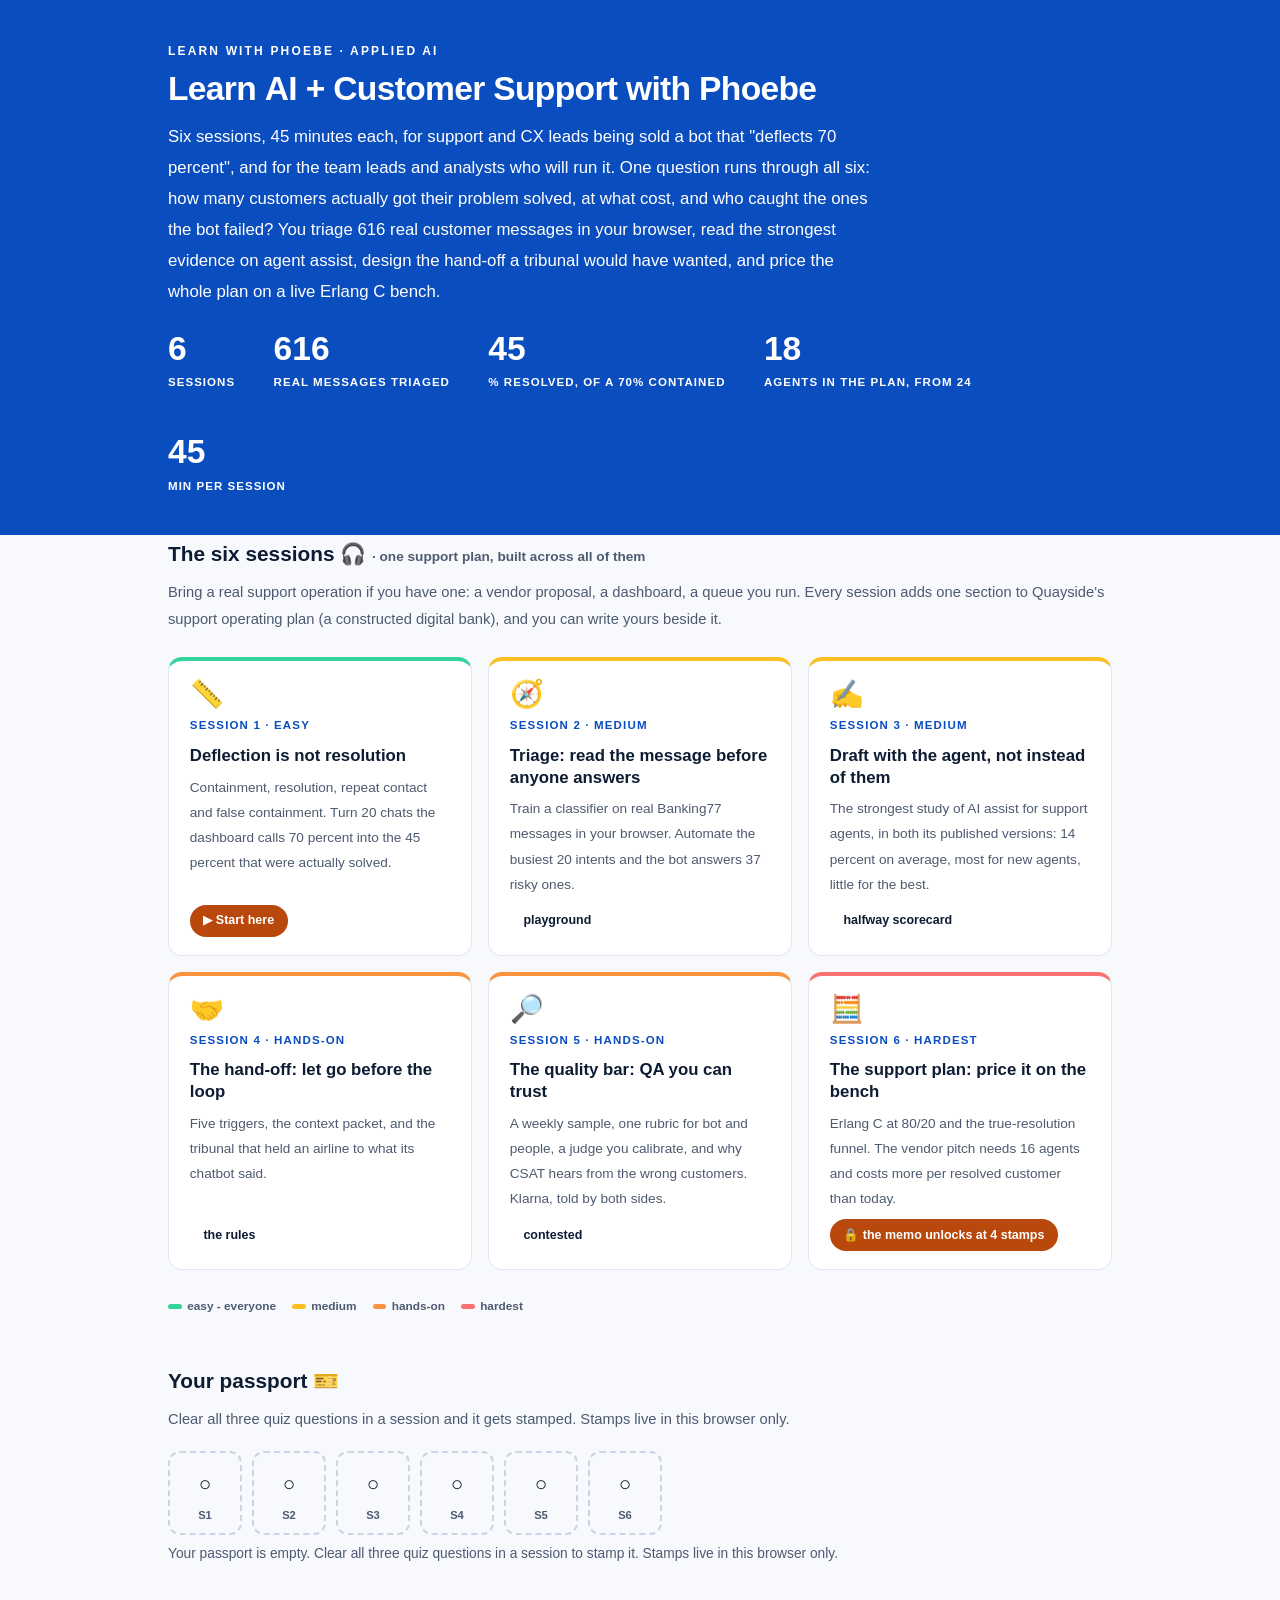
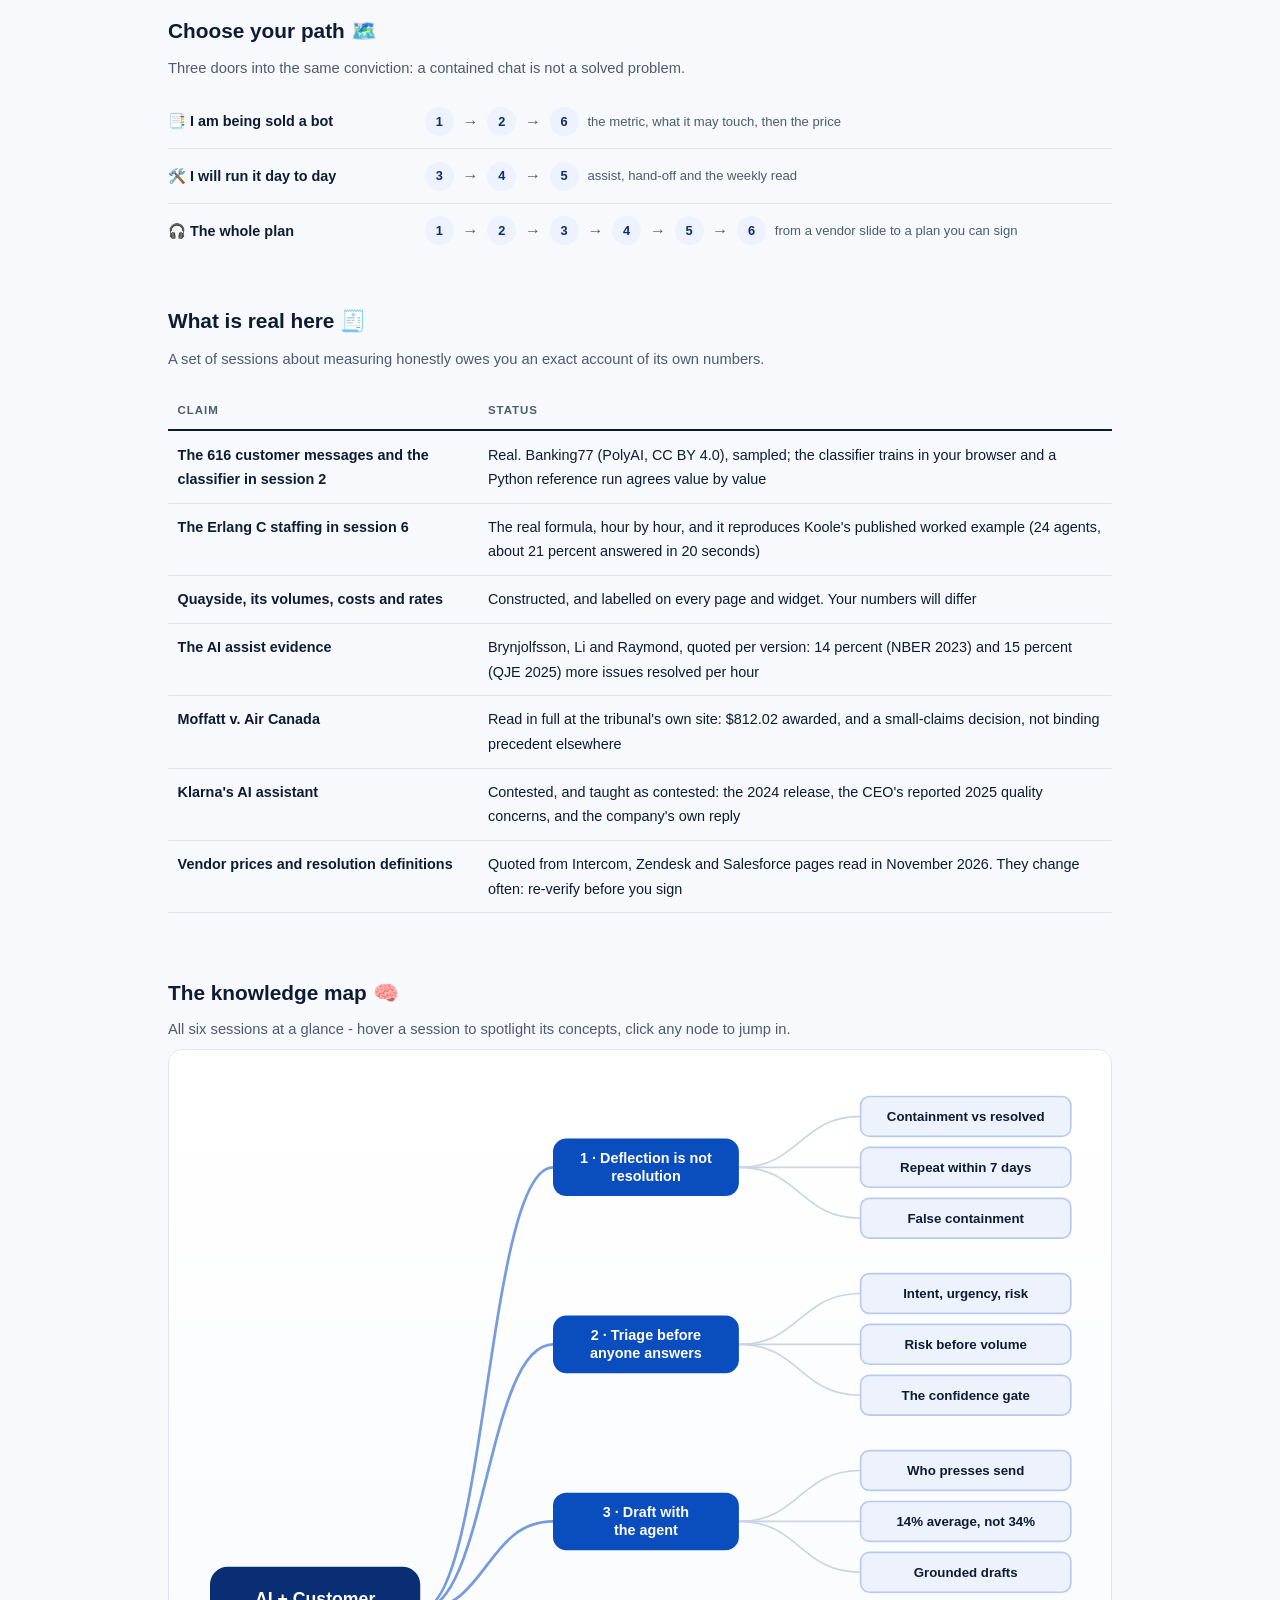
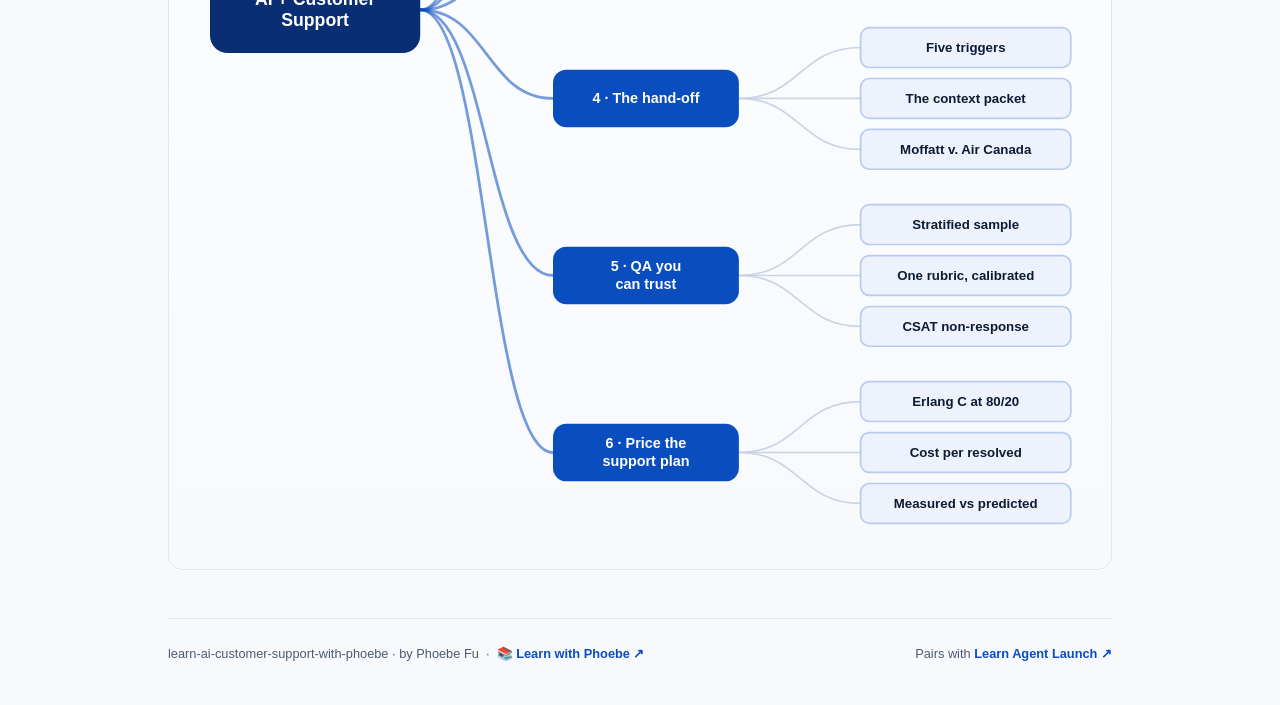
==== index.html @ c3b91f30 "Initial course build by Phoebe Fu Co-Authored-By: Claude Opus 5.5 <noreply@anthropic.com>" ====
<!DOCTYPE html>
<html lang="en">
<head>
<meta charset="UTF-8">
<meta name="viewport" content="width=device-width, initial-scale=1.0">
<!-- social:start -->
<meta name="description" content="Six sessions on AI in customer support for support leads and the team leads who run it. Deflection is not resolution: triage 616 real customer messages in your browser, draft with agents instead of for them, hand off before the loop, read quality you can trust, and price the plan on a live Erlang C bench. Free, by Phoebe Fu.">
<meta property="og:type" content="website">
<meta property="og:site_name" content="Learn with Phoebe">
<meta property="og:title" content="Learn AI + Customer Support with Phoebe">
<meta property="og:description" content="Deflection is not resolution. Triage real customer messages, draft with agents, hand off before the loop, and price a support plan on one live bench.">
<meta property="og:url" content="https://phoebefu6.github.io/learn-ai-customer-support-with-phoebe/">
<meta property="og:image" content="https://phoebefu6.github.io/learn-ai-customer-support-with-phoebe/assets/og-cover.png">
<meta name="twitter:card" content="summary_large_image">
<meta name="twitter:title" content="Learn AI + Customer Support with Phoebe">
<meta name="twitter:description" content="The bot contained 70 percent. It resolved 45. Six sessions on the difference.">
<meta name="twitter:image" content="https://phoebefu6.github.io/learn-ai-customer-support-with-phoebe/assets/og-cover.png">
<!-- social:end -->
<title>Learn AI + Customer Support with Phoebe</title>
<link rel="stylesheet" href="assets/style.css?v=1">
<style>

  .stats-row { display: flex; gap: 2.4rem; margin-top: 1.5rem; flex-wrap: wrap; }
  .stat b { display: block; font-size: 2.1rem; font-weight: 800; line-height: 1.05; font-variant-numeric: tabular-nums; }
  .stat span { font-size: .72rem; opacity: 1; text-transform: uppercase; letter-spacing: .09em; font-weight: 600; }

  .course-grid { display: grid; grid-template-columns: repeat(auto-fit, minmax(17rem, 1fr)); gap: 1rem; margin-top: 1.5rem; }
  .course-card {
    border: 1px solid var(--hairline);
    border-top: 4px solid var(--diff, var(--indigo));
    border-radius: var(--radius);
    padding: 1.2rem 1.3rem 1.1rem;
    display: flex;
    flex-direction: column;
    gap: .5rem;
    text-decoration: none;
    color: var(--ink);
    background: #fff;
    transition: box-shadow .15s ease, border-color .15s ease, transform .15s ease;
    position: relative;
  }
  .course-card:hover { border-color: var(--indigo-soft); border-top-color: var(--diff, var(--indigo)); box-shadow: 0 8px 28px rgba(10,77,191,.14); transform: translateY(-3px); }
  .course-card .cicon { font-size: 1.7rem; line-height: 1; }
  .course-card .cnum { font-size: .72rem; font-weight: 700; color: var(--indigo); text-transform: uppercase; letter-spacing: .1em; }
  .course-card h3 { font-size: 1.05rem; font-weight: 800; line-height: 1.3; }
  .course-card p { font-size: .85rem; color: var(--muted); flex: 1; }
  .course-card .meta { display: flex; gap: .4rem; flex-wrap: wrap; }

  .diff-legend { display: flex; gap: 1rem; margin-top: 1.6rem; font-size: .74rem; color: var(--muted); font-weight: 600; flex-wrap: wrap; }
  .diff-legend i { display: inline-block; width: .85rem; height: .35rem; border-radius: 999px; margin-right: .35rem; vertical-align: middle; }

  .paths { margin-top: 2.6rem; }
  .paths h2 { font-size: 1.3rem; font-weight: 800; margin-bottom: .3rem; }
  .paths .plede { color: var(--muted); font-size: .92rem; margin-bottom: .8rem; }
  .path { display: flex; gap: .55rem; align-items: center; padding: .75rem 0; border-bottom: .5px solid var(--hairline); flex-wrap: wrap; }
  .path:last-child { border-bottom: none; }
  .path b { min-width: 15.5rem; font-size: .9rem; }
  .path .pstep { background: var(--indigo-50); color: var(--indigo-deep); border-radius: 999px; padding: .16rem .68rem; font-weight: 700; font-size: .8rem; text-decoration: none; transition: all .12s ease; }
  .path .pstep:hover { background: var(--indigo); color: #fff; }
  .path .parr { color: var(--muted); font-weight: 700; }

  .mm-section { margin-top: 1.6rem; }
  .mm-section h2 { font-size: 1.3rem; font-weight: 800; margin-bottom: .2rem; }
  .mm-section .mm-lede { color: var(--muted); font-size: .92rem; margin-bottom: .4rem; }
  .mm-wrap { border: 1px solid var(--hairline); border-radius: var(--radius); background: linear-gradient(180deg,#fff,var(--paper)); padding: .6rem; overflow-x: auto; }
  .mm-svg { width: 100%; height: auto; display: block; max-width: 60rem; margin: 0 auto; min-width: 34rem; }
  .mm-link { cursor: pointer; text-decoration: none; }
  .mm-node rect { transition: opacity .15s ease, filter .15s ease; }
  .mm-node text { pointer-events: none; }
  .mm-link:hover .mm-node rect { filter: brightness(1.06); }
  .mm-edge { transition: opacity .15s ease; }

  .hero-art { margin: 1.8rem 0 0; border-radius: var(--radius); overflow: hidden; background: #fff; border: 1px solid rgba(255,255,255,.55); }
  .hero-art img { display: block; width: 100%; height: auto; }
  .hero-art figcaption { padding: 1rem 1.3rem; background: #fff; color: var(--ink); font-size: .86rem; line-height: 1.65; }
  .hero-art figcaption b { color: var(--indigo-deep); }
</style>
</head>
<body>

<header class="masthead">
  <div class="wrap">
    <div class="eyebrow">Learn with Phoebe · Applied AI</div>
    <h1>Learn AI + <span class="accent">Customer Support</span> with Phoebe</h1>
    <p class="sub">Six sessions, 45 minutes each, for support and CX leads being sold a bot that "deflects 70 percent", and for the team leads and analysts who will run it. One question runs through all six: how many customers actually got their problem solved, at what cost, and who caught the ones the bot failed? You triage 616 real customer messages in your browser, read the strongest evidence on agent assist, design the hand-off a tribunal would have wanted, and price the whole plan on a live Erlang C bench.</p>
    <div class="stats-row">
      <div class="stat"><b data-count="6">6</b><span>sessions</span></div>
      <div class="stat"><b data-count="616">616</b><span>real messages triaged</span></div>
      <div class="stat"><b data-count="45">45</b><span>% resolved, of a 70% contained</span></div>
      <div class="stat"><b data-count="18">18</b><span>agents in the plan, from 24</span></div>
      <div class="stat"><b data-count="45">45</b><span>min per session</span></div>
    </div>
  </div>
</header>

<main class="wrap">

  <section class="section">
    <div class="paths" style="margin-top:0">
      <h2>The six sessions 🎧 <span style="font-size:.85rem;font-weight:600;color:var(--muted)">· one support plan, built across all of them</span></h2>
      <p class="plede">Bring a real support operation if you have one: a vendor proposal, a dashboard, a queue you run. Every session adds one section to Quayside's support operating plan (a constructed digital bank), and you can write yours beside it.</p>
    </div>

    <div class="course-grid">
      <a class="course-card" href="courses/01-deflection-is-not-resolution.html" style="--diff:#34D399">
        <span class="cicon">📏</span>
        <span class="cnum">Session 1 · easy</span>
        <h3>Deflection is not resolution</h3>
        <p>Containment, resolution, repeat contact and false containment. Turn 20 chats the dashboard calls 70 percent into the 45 percent that were actually solved.</p>
        <span class="meta"><span class="pill amber">▶ Start here</span></span>
      </a>
      <a class="course-card" href="courses/02-triage-before-anyone-answers.html" style="--diff:#FBBF24">
        <span class="cicon">🧭</span>
        <span class="cnum">Session 2 · medium</span>
        <h3>Triage: read the message before anyone answers</h3>
        <p>Train a classifier on real Banking77 messages in your browser. Automate the busiest 20 intents and the bot answers 37 risky ones.</p>
        <span class="meta"><span class="pill">playground</span></span>
      </a>
      <a class="course-card" href="courses/03-draft-with-the-agent.html" style="--diff:#FBBF24">
        <span class="cicon">✍️</span>
        <span class="cnum">Session 3 · medium</span>
        <h3>Draft with the agent, not instead of them</h3>
        <p>The strongest study of AI assist for support agents, in both its published versions: 14 percent on average, most for new agents, little for the best.</p>
        <span class="meta"><span class="pill">halfway scorecard</span></span>
      </a>
      <a class="course-card" href="courses/04-the-hand-off.html" style="--diff:#FB923C">
        <span class="cicon">🤝</span>
        <span class="cnum">Session 4 · hands-on</span>
        <h3>The hand-off: let go before the loop</h3>
        <p>Five triggers, the context packet, and the tribunal that held an airline to what its chatbot said.</p>
        <span class="meta"><span class="pill">the rules</span></span>
      </a>
      <a class="course-card" href="courses/05-qa-you-can-trust.html" style="--diff:#FB923C">
        <span class="cicon">🔎</span>
        <span class="cnum">Session 5 · hands-on</span>
        <h3>The quality bar: QA you can trust</h3>
        <p>A weekly sample, one rubric for bot and people, a judge you calibrate, and why CSAT hears from the wrong customers. Klarna, told by both sides.</p>
        <span class="meta"><span class="pill">contested</span></span>
      </a>
      <a class="course-card" href="courses/06-price-the-support-plan.html" style="--diff:#F87171">
        <span class="cicon">🧮</span>
        <span class="cnum">Session 6 · hardest</span>
        <h3>The support plan: price it on the bench</h3>
        <p>Erlang C at 80/20 and the true-resolution funnel. The vendor pitch needs 16 agents and costs more per resolved customer than today.</p>
        <span class="meta"><span class="pill amber">🔒 the memo unlocks at 4 stamps</span></span>
      </a>
    </div>

    <div class="diff-legend">
      <span><i style="background:#34D399"></i>easy - everyone</span>
      <span><i style="background:#FBBF24"></i>medium</span>
      <span><i style="background:#FB923C"></i>hands-on</span>
      <span><i style="background:#F87171"></i>hardest</span>
    </div>
  </section>

  <section class="section">
    <div class="paths" style="margin-top:0">
      <h2>Your passport 🎫</h2>
      <p class="plede">Clear all three quiz questions in a session and it gets stamped. Stamps live in this browser only.</p>
    </div>
    <div class="pp-strip"></div>
  </section>

  <section class="section">
    <div class="paths">
      <h2>Choose your path 🗺️</h2>
      <p class="plede">Three doors into the same conviction: a contained chat is not a solved problem.</p>
      <div class="path"><b>📑 I am being sold a bot</b>
        <a class="pstep" href="courses/01-deflection-is-not-resolution.html">1</a><span class="parr">→</span>
        <a class="pstep" href="courses/02-triage-before-anyone-answers.html">2</a><span class="parr">→</span>
        <a class="pstep" href="courses/06-price-the-support-plan.html">6</a>
        <span style="font-size:.82rem;color:var(--muted)">the metric, what it may touch, then the price</span>
      </div>
      <div class="path"><b>🛠️ I will run it day to day</b>
        <a class="pstep" href="courses/03-draft-with-the-agent.html">3</a><span class="parr">→</span>
        <a class="pstep" href="courses/04-the-hand-off.html">4</a><span class="parr">→</span>
        <a class="pstep" href="courses/05-qa-you-can-trust.html">5</a>
        <span style="font-size:.82rem;color:var(--muted)">assist, hand-off and the weekly read</span>
      </div>
      <div class="path"><b>🎧 The whole plan</b>
        <a class="pstep" href="courses/01-deflection-is-not-resolution.html">1</a><span class="parr">→</span>
        <a class="pstep" href="courses/02-triage-before-anyone-answers.html">2</a><span class="parr">→</span>
        <a class="pstep" href="courses/03-draft-with-the-agent.html">3</a><span class="parr">→</span>
        <a class="pstep" href="courses/04-the-hand-off.html">4</a><span class="parr">→</span>
        <a class="pstep" href="courses/05-qa-you-can-trust.html">5</a><span class="parr">→</span>
        <a class="pstep" href="courses/06-price-the-support-plan.html">6</a>
        <span style="font-size:.82rem;color:var(--muted)">from a vendor slide to a plan you can sign</span>
      </div>
    </div>
  </section>

  <section class="section">
    <div class="paths" style="margin-top:0">
      <h2>What is real here 🧾</h2>
      <p class="plede">A set of sessions about measuring honestly owes you an exact account of its own numbers.</p>
    </div>
    <table class="clean">
      <tr><th>Claim</th><th>Status</th></tr>
      <tr><td>The 616 customer messages and the classifier in session 2</td><td>Real. Banking77 (PolyAI, CC BY 4.0), sampled; the classifier trains in your browser and a Python reference run agrees value by value</td></tr>
      <tr><td>The Erlang C staffing in session 6</td><td>The real formula, hour by hour, and it reproduces Koole's published worked example (24 agents, about 21 percent answered in 20 seconds)</td></tr>
      <tr><td>Quayside, its volumes, costs and rates</td><td>Constructed, and labelled on every page and widget. Your numbers will differ</td></tr>
      <tr><td>The AI assist evidence</td><td>Brynjolfsson, Li and Raymond, quoted per version: 14 percent (NBER 2023) and 15 percent (QJE 2025) more issues resolved per hour</td></tr>
      <tr><td>Moffatt v. Air Canada</td><td>Read in full at the tribunal's own site: $812.02 awarded, and a small-claims decision, not binding precedent elsewhere</td></tr>
      <tr><td>Klarna's AI assistant</td><td>Contested, and taught as contested: the 2024 release, the CEO's reported 2025 quality concerns, and the company's own reply</td></tr>
      <tr><td>Vendor prices and resolution definitions</td><td>Quoted from Intercom, Zendesk and Salesforce pages read in November 2026. They change often: re-verify before you sign</td></tr>
    </table>
  </section>

  <section class="section mm-section">
    <h2>The knowledge map 🧠</h2>
    <p class="mm-lede">All six sessions at a glance - hover a session to spotlight its concepts, click any node to jump in.</p>
    <div class="mm-wrap"><div id="mindmap"></div></div>
  </section>

  <footer class="pagefoot">
    <span>learn-ai-customer-support-with-phoebe · by Phoebe Fu &nbsp;·&nbsp; 📚 <a href="https://phoebefu6.github.io/learn-with-phoebe/">Learn with Phoebe ↗</a></span>
    <span>Pairs with <a href="https://phoebefu6.github.io/learn-agent-launch-with-phoebe/">Learn Agent Launch ↗</a></span>
  </footer>

</main>

<script>
window.MINDMAP_DATA = {
  "title": "AI + Customer\nSupport",
  "centerColor": "#0A2E73",
  "sessions": [
    {
      "label": "Deflection is not\nresolution",
      "href": "courses/01-deflection-is-not-resolution.html",
      "color": "#34D399",
      "concepts": [
        {
          "label": "Containment vs resolved",
          "href": "courses/01-deflection-is-not-resolution.html"
        },
        {
          "label": "Repeat within 7 days",
          "href": "courses/01-deflection-is-not-resolution.html"
        },
        {
          "label": "False containment",
          "href": "courses/01-deflection-is-not-resolution.html"
        }
      ]
    },
    {
      "label": "Triage before\nanyone answers",
      "href": "courses/02-triage-before-anyone-answers.html",
      "color": "#FBBF24",
      "concepts": [
        {
          "label": "Intent, urgency, risk",
          "href": "courses/02-triage-before-anyone-answers.html"
        },
        {
          "label": "Risk before volume",
          "href": "courses/02-triage-before-anyone-answers.html"
        },
        {
          "label": "The confidence gate",
          "href": "courses/02-triage-before-anyone-answers.html"
        }
      ]
    },
    {
      "label": "Draft with\nthe agent",
      "href": "courses/03-draft-with-the-agent.html",
      "color": "#FBBF24",
      "concepts": [
        {
          "label": "Who presses send",
          "href": "courses/03-draft-with-the-agent.html"
        },
        {
          "label": "14% average, not 34%",
          "href": "courses/03-draft-with-the-agent.html"
        },
        {
          "label": "Grounded drafts",
          "href": "courses/03-draft-with-the-agent.html"
        }
      ]
    },
    {
      "label": "The hand-off",
      "href": "courses/04-the-hand-off.html",
      "color": "#FB923C",
      "concepts": [
        {
          "label": "Five triggers",
          "href": "courses/04-the-hand-off.html"
        },
        {
          "label": "The context packet",
          "href": "courses/04-the-hand-off.html"
        },
        {
          "label": "Moffatt v. Air Canada",
          "href": "courses/04-the-hand-off.html"
        }
      ]
    },
    {
      "label": "QA you\ncan trust",
      "href": "courses/05-qa-you-can-trust.html",
      "color": "#FB923C",
      "concepts": [
        {
          "label": "Stratified sample",
          "href": "courses/05-qa-you-can-trust.html"
        },
        {
          "label": "One rubric, calibrated",
          "href": "courses/05-qa-you-can-trust.html"
        },
        {
          "label": "CSAT non-response",
          "href": "courses/05-qa-you-can-trust.html"
        }
      ]
    },
    {
      "label": "Price the\nsupport plan",
      "href": "courses/06-price-the-support-plan.html",
      "color": "#F87171",
      "concepts": [
        {
          "label": "Erlang C at 80/20",
          "href": "courses/06-price-the-support-plan.html"
        },
        {
          "label": "Cost per resolved",
          "href": "courses/06-price-the-support-plan.html"
        },
        {
          "label": "Measured vs predicted",
          "href": "courses/06-price-the-support-plan.html"
        }
      ]
    }
  ]
};
</script>
<script src="assets/mindmap.js?v=1"></script>
<script src="assets/app.js?v=2"></script>
</body>
</html>
---- assets/style.css ----
/* learn-ai-customer-support-with-phoebe - editorial bold design system
   Accent: cobalt #0A4DBF · deep cobalt #0A2E73 · warm contrast: burnt orange #B8480C
   (CSS var names still read --indigo/--amber; they hold the cobalt ramp.) */

:root {
  --faint-text: #56637C;
  --indigo: #0A4DBF;
  --indigo-deep: #0A2E73;
  --indigo-mid: #3E6FCE;
  --indigo-soft: #B8CBEF;
  --indigo-50: #EDF2FC;
  --ink: #0D1B33;
  --muted: #4E5A70;
  --faint: #CBD4E4;
  --hairline: #E0E6F1;
  --amber: #B8480C;
  --amber-ink: #4A1C04;
  --amber-50: #FDF0E6;
  --paper: #F7F9FD;
  --code-bg: #EDF2FC;
  --code-ink: #0D1B33;
  --radius: 14px;
}

* { margin: 0; padding: 0; box-sizing: border-box; }

html { font-size: 16px; scroll-behavior: smooth; }
html.zoom-125 { font-size: 20px; }
html.zoom-150 { font-size: 24px; }

body {
  font-family: "Inter", -apple-system, BlinkMacSystemFont, "Segoe UI", Roboto, sans-serif;
  background: var(--paper);
  color: var(--ink);
  line-height: 1.85;
  font-feature-settings: "tnum";
}

.wrap { max-width: 62rem; margin: 0 auto; padding: 0 1.5rem; }

/* ---------- header band ---------- */
.masthead {
  background: var(--indigo);
  color: #fff;
  padding: 2.5rem 0 2.25rem;
}
.masthead .eyebrow {
  font-size: .75rem;
  letter-spacing: .18em;
  text-transform: uppercase;
  opacity: 1;
  font-weight: 600;
}
.masthead h1 {
  font-size: 2.1rem;
  line-height: 1.15;
  font-weight: 800;
  margin: .5rem 0 .75rem;
  letter-spacing: -.02em;
}
.masthead h1 .accent { color: inherit; }
.masthead .sub { font-size: 1.05rem; opacity: 1; max-width: 44rem; }

.chip-row { display: flex; flex-wrap: wrap; gap: .5rem; margin-top: 1.1rem; }
.chip {
  display: inline-flex;
  align-items: center;
  gap: .35rem;
  border-radius: 999px;
  padding: .25rem .8rem;
  font-size: .78rem;
  font-weight: 600;
  white-space: nowrap;
}
.chip.level { background: #fff; color: var(--indigo); }
.chip.audience { background: rgba(255,255,255,.08); color: #fff; border: 1px solid rgba(255,255,255,.35); }
.chip.time { background: var(--ink); color: #fff; font-variant-numeric: tabular-nums; }


/* ---------- toolbar ---------- */
.toolbar {
  position: sticky;
  top: 0;
  z-index: 40;
  background: rgba(255,255,255,.94);
  backdrop-filter: blur(6px);
  border-bottom: 1px solid var(--hairline);
  padding: .55rem 0;
}
.toolbar .wrap { display: flex; align-items: center; gap: .5rem; flex-wrap: nowrap; }
.toolbar .crumb { font-size: .8rem; color: var(--muted); font-weight: 600; margin-right: auto; min-width: 0; white-space: nowrap; overflow: hidden; text-overflow: ellipsis; }
.toolbar .btn { white-space: nowrap; flex: none; padding: .38rem .8rem; font-size: .78rem; line-height: 1.2; }
.toolbar .crumb a { color: var(--indigo); text-decoration: none; }
.btn {
  border: 1px solid var(--hairline);
  background: #fff;
  color: var(--ink);
  border-radius: 999px;
  padding: .35rem .9rem;
  font-size: .78rem;
  font-weight: 600;
  cursor: pointer;
  font-family: inherit;
  transition: all .15s ease;
}
.btn:hover { border-color: var(--indigo); color: var(--indigo); }
.btn.primary { background: var(--indigo); border-color: var(--indigo); color: #fff; }
.btn.primary:hover { background: var(--indigo-deep); }

/* ---------- sections ---------- */
main { padding: 2.5rem 0 4rem; }

.section { margin-bottom: 2.8rem; }
.section-kicker { margin-bottom: 1rem; }
.section-kicker .klabel {
  display: block;
  font-size: .72rem;
  text-transform: uppercase;
  letter-spacing: .1em;
  color: var(--indigo);
  font-weight: 700;
  margin-bottom: .35rem;
}
.section-kicker h2 {
  font-size: 1.45rem;
  font-weight: 800;
  letter-spacing: -.01em;
  display: flex;
  align-items: center;
  gap: .7rem;
  flex-wrap: wrap;
}
.section-kicker .tag {
  border-radius: 999px;
  padding: .18rem .7rem;
  font-size: .7rem;
  font-weight: 700;
  text-transform: uppercase;
  letter-spacing: .08em;
}
.tag.concept { background: var(--indigo-50); color: var(--indigo); }
.tag.demo { background: var(--amber-50); color: var(--amber-ink); }
.tag.exercise { background: var(--ink); color: #fff; }

.lede { color: var(--muted); max-width: 46rem; margin-bottom: 1.4rem; line-height: 1.8; }

/* live vs self-study markers on cards */
.mode {
  font-size: .64rem;
  font-weight: 700;
  text-transform: uppercase;
  letter-spacing: .07em;
  padding: .14rem .6rem;
  border-radius: 999px;
  flex: none;
}
.mode.live { background: var(--indigo); color: #fff; }
.mode.self { background: #fff; color: var(--muted); border: 1px solid var(--hairline); }

/* ---------- accordions ---------- */
details.card {
  border: 1px solid var(--hairline);
  border-radius: var(--radius);
  margin-bottom: .8rem;
  overflow: hidden;
  background: #fff;
}
details.card[open] { border-color: var(--indigo-soft); box-shadow: 0 8px 28px rgba(10,77,191,.08); }
details.card summary {
  list-style: none;
  cursor: pointer;
  padding: 1rem 1.25rem;
  display: flex;
  align-items: center;
  gap: .75rem;
  font-weight: 700;
  font-size: 1.02rem;
  user-select: none;
}
details.card summary::-webkit-details-marker { display: none; }
details.card summary .dot {
  width: .6rem; height: .6rem;
  border-radius: 999px;
  background: var(--indigo);
  flex: none;
}
details.card summary .mini { margin-left: auto; font-size: .72rem; color: var(--muted); font-weight: 600; white-space: nowrap; }
details.card summary .caret { transition: transform .2s ease; color: var(--indigo); font-size: .8rem; }
details.card[open] summary .caret { transform: rotate(90deg); }
details.card .body { padding: 0 1.25rem 1.4rem; border-top: 1px solid var(--hairline); padding-top: 1.15rem; }
details.card .body p { margin-bottom: 1.05rem; max-width: 48rem; }
details.card .body p:last-child { margin-bottom: 0; }
details.card .body ul, details.card .body ol { margin: 0 0 1.1rem 1.2rem; max-width: 47rem; }
details.card .body li { margin-bottom: .65rem; }
details.card .body h4 { font-size: .95rem; font-weight: 700; margin: 1.1rem 0 .45rem; }
details.card .body h4:first-child { margin-top: 0; }

/* ---------- pills & legends ---------- */
.legend { display: flex; flex-wrap: wrap; gap: .5rem; margin: 0 0 1.2rem; }
.pill {
  display: inline-flex;
  align-items: center;
  gap: .4rem;
  border-radius: 999px;
  padding: .28rem .85rem;
  font-size: .78rem;
  font-weight: 600;
}
.pill.solid { background: var(--indigo); color: #fff; }
.pill.light { background: var(--indigo-50); color: var(--indigo); }
.pill.inkpill { background: var(--ink); color: #fff; }
.pill.amber, .pill.peach { background: var(--amber); color: #fff; }
.pill.bare { color: var(--muted); }

/* ---------- 4D grid ---------- */
.grid-2 { display: grid; grid-template-columns: repeat(auto-fit, minmax(15rem, 1fr)); gap: .8rem; margin: .5rem 0 1rem; }
.d-card {
  border: 1px solid var(--hairline);
  border-left: 4px solid var(--indigo);
  border-radius: 10px;
  padding: 1rem 1.1rem;
}
.d-card h4 { font-size: .95rem; margin-bottom: .3rem; }
.d-card h4 .lead-letter { color: var(--indigo); }
.d-card p { font-size: .86rem; color: var(--muted); margin: 0; }

/* ---------- tables ---------- */
table.clean { width: 100%; border-collapse: collapse; font-size: .9rem; margin: .4rem 0 1rem; }
table.clean th {
  text-align: left;
  font-size: .72rem;
  text-transform: uppercase;
  letter-spacing: .08em;
  color: var(--muted);
  padding: .5rem .6rem;
  border-bottom: 2px solid var(--ink);
}
table.clean td { padding: .7rem .6rem; border-bottom: .5px solid var(--hairline); vertical-align: top; line-height: 1.7; }
table.clean td:first-child { font-weight: 600; }

/* ---------- prompt boxes ---------- */
.prompt-box{
  position: relative;
  background: #EDF2FC;
  border: 1px solid #E0E6F1;
  color: #0D1B33;
  border-radius: var(--radius);
  padding: 1.1rem 1.2rem;
  margin: 1rem 0 1.2rem;
  font-family: "SF Mono", ui-monospace, Menlo, Consolas, monospace;
  font-size: .84rem;
  line-height: 1.65;
  white-space: pre-wrap;
  word-break: break-word;
}
.prompt-box .label{
  position: absolute;
  top: -0.7rem;
  left: 1rem;
  background: #0A4DBF;
  color: #FFFFFF;
  font-family: "Inter", -apple-system, sans-serif;
  font-size: .68rem;
  font-weight: 700;
  letter-spacing: .06em;
  text-transform: uppercase;
  border-radius: 999px;
  padding: .15rem .7rem;
}
.prompt-box.bad .label { background: var(--faint); color: var(--ink); }
.prompt-box.good .label { background: var(--amber); color: #fff; }
.copy-btn{
  position: absolute;
  top: .7rem;
  right: .7rem;
  background: #FFFFFF;
  border: 1px solid #E0E6F1;
  color: #0D1B33;
  border-radius: 999px;
  padding: .25rem .8rem;
  font-size: .72rem;
  font-weight: 600;
  cursor: pointer;
  font-family: "Inter", -apple-system, sans-serif;
  transition: background .15s ease;
}
.copy-btn:hover { background: #E0E6F1; }
.copy-btn.copied { background: var(--amber); border-color: var(--amber); color: #fff; }

/* ---------- demo steps ---------- */
.steps { counter-reset: step; margin: .6rem 0 1rem; }
.step {
  display: grid;
  grid-template-columns: max-content minmax(0, 1fr);
  column-gap: .9rem;
  row-gap: .2rem;
  padding: .85rem 0;
  border-bottom: .5px solid var(--hairline);
}
.step > * { grid-column: 2; min-width: 0; }
.step > .prompt-box { margin: .8rem 0 .4rem; }
.step:last-child { border-bottom: none; }
.step::before {
  counter-increment: step;
  content: counter(step);
  flex: none;
  width: 1.7rem; height: 1.7rem;
  border-radius: 999px;
  background: var(--indigo-50);
  color: var(--indigo);
  font-weight: 700;
  font-size: .85rem;
  display: inline-flex;
  align-items: center;
  justify-content: center;
  margin-top: .1rem;
}
.step p { margin: 0; }

/* ---------- callouts ---------- */
.callout {
  border-radius: var(--radius);
  padding: 1rem 1.2rem;
  margin: 1rem 0;
  font-size: .92rem;
}
.callout.tip { background: var(--indigo-50); border-left: 4px solid var(--indigo); }
.callout.win { background: var(--amber-50); border-left: 4px solid var(--amber); }
.callout strong:first-child { display: block; margin-bottom: .2rem; }

.callout.example {
  background: #FFFFFF;
  border: 1px solid var(--hairline);
  border-left: 4px solid var(--amber);
  font-size: .9rem;
}
.callout.example .ex-pill {
  display: inline-block;
  background: var(--amber);
  color: #fff;
  border-radius: 999px;
  padding: .15rem .7rem;
  font-size: .68rem;
  font-weight: 700;
  text-transform: uppercase;
  letter-spacing: .06em;
  margin-bottom: .5rem;
}
.callout.example p { margin: 0 0 .75rem; max-width: 47rem; }
.callout.example p:last-child { margin-bottom: 0; }
.callout.example ul { margin: 0 0 0 1.1rem; max-width: 46rem; }
.callout.example li { margin-bottom: .6rem; }
.callout.example li:last-child { margin-bottom: 0; }

/* ---------- zoomable figures ---------- */
figure.zoomable {
  border: 1px solid var(--hairline);
  border-radius: var(--radius);
  padding: 1.2rem;
  margin: 1rem 0 1.4rem;
  cursor: zoom-in;
  transition: box-shadow .15s ease;
  background: #fff;
}
figure.zoomable:hover { box-shadow: 0 8px 28px rgba(10,77,191,.12); }
figure.zoomable svg, figure.zoomable img { width: 100%; height: auto; display: block; }
figure.zoomable figcaption {
  margin-top: .6rem;
  font-size: .76rem;
  color: var(--muted);
  font-weight: 600;
  display: flex;
  align-items: center;
  gap: .4rem;
}

.lightbox{
  position: fixed;
  inset: 0;
  z-index: 100;
  background: rgba(247,249,253,.97);
  display: none;
  align-items: center;
  justify-content: center;
  padding: 3vh 3vw;
  cursor: zoom-out;
}
.lightbox.open { display: flex; }
.lightbox .inner{
  background: #fff;
  border: 1px solid #E0E6F1;
  box-shadow: 0 10px 40px rgba(13,27,51,.14);
  border-radius: var(--radius);
  padding: 2rem;
  max-width: 94vw;
  max-height: 92vh;
  overflow: auto;
}
.lightbox .inner svg, .lightbox .inner img { width: min(88vw, 70rem); height: auto; }
.lightbox .close-hint{
  position: fixed;
  top: 1rem; right: 1.4rem;
  color: #0D1B33;
  font-size: .8rem;
  font-weight: 600;
}

/* ---------- courses covered ---------- */
.covered { border: 1px solid var(--hairline); border-radius: var(--radius); overflow: hidden; }
.covered-row {
  display: flex;
  align-items: baseline;
  gap: .8rem;
  padding: .75rem 1.1rem;
  border-bottom: .5px solid var(--hairline);
  font-size: .9rem;
}
.covered-row:last-child { border-bottom: none; }
.covered-row .status { flex: none; }
.covered-row .name { font-weight: 600; }
.covered-row .note { margin-left: auto; color: var(--muted); font-size: .78rem; text-align: right; }

/* ---------- cheat sheet footer ---------- */
.cheat{
  background: #EDF2FC;
  border: 1px solid #E0E6F1;
  color: #0D1B33;
  border-radius: var(--radius);
  padding: 1.6rem 1.6rem 1.3rem;
  margin-top: 3rem;
}
.cheat h3 { font-size: 1.1rem; margin-bottom: 1rem; }
.cheat h3 span { color: #0A4DBF; }
.cheat .grid-2 { gap: 1rem; }
.cheat .cheat-item { border-left: 3px solid var(--indigo-mid); padding-left: .8rem; }
.cheat .cheat-item b { display: block; font-size: .85rem; color: #0A2E73; }
.cheat .cheat-item span { font-size: .82rem; color: #0D1B33; }

footer.pagefoot {
  border-top: 1px solid var(--hairline);
  margin-top: 3rem;
  padding: 1.4rem 0 2.5rem;
  font-size: .8rem;
  color: var(--muted);
  display: flex;
  justify-content: space-between;
  flex-wrap: wrap;
  gap: .8rem;
}
footer.pagefoot a { color: var(--indigo); text-decoration: none; font-weight: 600; }

/* ---------- wayfinding: reading progress + section dots + part numbers ---------- */

#progress-bar {
  position: fixed;
  top: 0; left: 0;
  height: 3px;
  width: 0;
  background: linear-gradient(90deg, var(--indigo), var(--amber));
  z-index: 90;
}

.pagenav {
  position: fixed;
  right: 1.1rem;
  top: 50%;
  transform: translateY(-50%);
  z-index: 50;
  display: flex;
  flex-direction: column;
  gap: .55rem;
}
.pagenav a {
  width: .68rem; height: .68rem;
  border-radius: 999px;
  background: #fff;
  border: 2px solid var(--faint);
  display: block;
  position: relative;
  transition: all .15s ease;
}
.pagenav a:hover { border-color: var(--indigo); transform: scale(1.3); }
.pagenav a.active { background: var(--indigo); border-color: var(--indigo); }
.pagenav a .nlabel {
  position: absolute;
  right: 1.4rem;
  top: 50%;
  transform: translateY(-50%);
  background: var(--ink);
  color: #fff;
  font-size: .7rem;
  font-weight: 600;
  padding: .22rem .65rem;
  border-radius: 6px;
  white-space: nowrap;
  opacity: 0;
  pointer-events: none;
  transition: opacity .15s ease;
}
.pagenav a:hover .nlabel { opacity: 1; }
@media (max-width: 74rem) { .pagenav { display: none; } }

main { counter-reset: partnum -1; }
.section .section-kicker { position: relative; }
.section .section-kicker::before {
  counter-increment: partnum;
  content: counter(partnum, decimal-leading-zero);
  position: absolute;
  right: 0;
  top: -1.2rem;
  font-size: 4.4rem;
  font-weight: 800;
  color: var(--indigo-50);
  line-height: 1;
  font-variant-numeric: tabular-nums;
  pointer-events: none;
  z-index: 0;
}
.section .section-kicker > * { position: relative; z-index: 1; }

details.card summary { transition: background .15s ease; }
details.card summary:hover { background: #F7F9FD; }

/* ---------- journey strip: you are here in the series ---------- */
.journey {
  display: flex;
  align-items: center;
  gap: .45rem;
  margin-top: 1.1rem;
  flex-wrap: wrap;
}
.journey .jlabel { font-size: .7rem; font-weight: 700; text-transform: uppercase; letter-spacing: .09em; opacity: 1; margin-right: .3rem; }
.journey a {
  width: 1.7rem; height: 1.7rem;
  border-radius: 999px;
  display: inline-flex;
  align-items: center;
  justify-content: center;
  font-size: .8rem;
  font-weight: 700;
  text-decoration: none;
  color: #fff;
  border: 1.5px solid rgba(255,255,255,.45);
  transition: all .15s ease;
  font-variant-numeric: tabular-nums;
}
.journey a:hover { border-color: #fff; transform: scale(1.12); }
.journey a.here { background: #fff; color: var(--indigo); border-color: #fff; }
.journey a.dd-chip { width: auto; border-radius: 999px; padding: 0 .7rem; font-size: .72rem; }

/* ---------- check-yourself quiz ---------- */
.quiz-q {
  border: 1px solid var(--hairline);
  border-radius: var(--radius);
  padding: 1.1rem 1.25rem 1rem;
  margin-bottom: .9rem;
  background: #fff;
}
.quiz-q .qtext { font-weight: 700; margin-bottom: .7rem; }
.quiz-q .qopt {
  display: block;
  width: 100%;
  text-align: left;
  background: #fff;
  border: 1px solid var(--hairline);
  border-radius: 10px;
  padding: .6rem .9rem;
  margin-bottom: .5rem;
  font-size: .9rem;
  font-family: inherit;
  color: var(--ink);
  cursor: pointer;
  transition: all .15s ease;
}
.quiz-q .qopt:hover { border-color: var(--indigo); background: var(--indigo-50); }
.quiz-q .qopt.correct { background: var(--indigo); border-color: var(--indigo); color: #fff; font-weight: 600; }
.quiz-q .qopt.correct::after { content: "  ✓"; }
.quiz-q .qopt.wrong { background: #FEF2F2; border-color: #FCA5A5; color: #991B1B; animation: qshake .3s ease; }
.quiz-q .qopt.wrong::after { content: "  ✗ try again"; font-size: .78rem; }
.quiz-q .qopt:disabled { cursor: default; }
.quiz-q .qwhy {
  display: none;
  background: var(--amber-50);
  border-left: 4px solid var(--amber);
  border-radius: 8px;
  padding: .6rem .9rem;
  font-size: .86rem;
  margin-top: .3rem;
}
.quiz-q.answered .qwhy { display: block; }
@keyframes qshake {
  0%, 100% { transform: translateX(0); }
  25% { transform: translateX(-5px); }
  75% { transform: translateX(5px); }
}
.quiz-score { font-weight: 700; color: var(--indigo); margin-top: .4rem; }

@media (prefers-reduced-motion: reduce) {
  .quiz-q .qopt.wrong { animation: none; }
  .journey a:hover { transform: none; }
}

/* ---------- micro-interactions (react-bits inspired, vanilla) ---------- */

/* BlurText: staggered word reveal on the masthead headline */
.masthead h1 .bw {
  display: inline-block;
  opacity: 0;
  filter: blur(8px);
  transform: translateY(.35em);
  animation: bw-in .7s cubic-bezier(.22,.9,.35,1) forwards;
  animation-delay: var(--bw-delay, 0s);
}
@keyframes bw-in {
  to { opacity: 1; filter: blur(0); transform: translateY(0); }
}

/* SpotlightCard: cursor-following highlight on accordion cards */
details.card { position: relative; }
details.card::after {
  content: "";
  position: absolute;
  inset: 0;
  pointer-events: none;
  opacity: 0;
  transition: opacity .3s ease;
  background: radial-gradient(320px circle at var(--mx, 50%) var(--my, 50%), rgba(10,77,191,.09), transparent 65%);
}
details.card:hover::after { opacity: 1; }

/* ScrollReveal: sections rise in as they enter the viewport */
.js-reveal .section {
  opacity: 0;
  transform: translateY(16px);
  transition: opacity .6s ease, transform .6s cubic-bezier(.22,.9,.35,1);
}
.js-reveal .section.revealed { opacity: 1; transform: none; }

@media (prefers-reduced-motion: reduce) {
  .masthead h1 .bw { animation: none; opacity: 1; filter: none; transform: none; }
  details.card::after { display: none; }
  .js-reveal .section { opacity: 1; transform: none; transition: none; }
}

@media (max-width: 40rem) {
  .masthead h1 { font-size: 1.6rem; }
  
  .toolbar .crumb { display: none; }
}

@media print {
  .toolbar, .copy-btn { display: none; }
  details.card { border: 1px solid #ccc; }
}

/* ---------- live SQL playground (sql-live.js) ---------- */
.sqlbox {
  border: 1px solid var(--hairline);
  border-radius: var(--radius);
  background: #fff;
  overflow: hidden;
  margin: 1rem 0 1.4rem;
  box-shadow: 0 8px 28px rgba(10,77,191,.06);
}
.sql-bar {
  display: flex; align-items: center; gap: .5rem;
  padding: .5rem .8rem;
  background: var(--indigo-deep);
  color: #fff;
}
.sql-dot { width: .6rem; height: .6rem; border-radius: 999px; background: var(--amber); flex: none; }
.sql-title { font-size: .76rem; font-weight: 600; letter-spacing: .02em; opacity: .92; }
.sql-spacer { margin-left: auto; }
.sql-btn {
  border: 1px solid rgba(255,255,255,.28);
  background: rgba(255,255,255,.08);
  color: #fff;
  border-radius: 999px;
  padding: .26rem .8rem;
  font-size: .74rem; font-weight: 700; cursor: pointer;
  font-family: inherit; transition: all .14s ease; white-space: nowrap;
}
.sql-btn:hover { background: rgba(255,255,255,.2); }
.sql-btn.sql-run { background: var(--amber); color: #fff; border-color: var(--amber); }
.sql-btn.sql-run:hover { filter: brightness(1.05); }
.sql-label {
  display: block;
  font-size: .64rem; text-transform: uppercase; letter-spacing: .09em;
  font-weight: 700; color: var(--muted);
  padding: .6rem .9rem .2rem;
}
.sql-code-wrap { border-bottom: 1px solid var(--hairline); }
.sql-code {
  width: 100%;
  border: none; outline: none; resize: vertical;
  padding: .35rem .9rem .9rem;
  font-family: "SF Mono", "JetBrains Mono", Menlo, Consolas, monospace;
  font-size: .86rem; line-height: 1.6;
  color: var(--ink); background: #fff;
  tab-size: 2;
}
.sql-out { padding: .2rem .9rem 1rem; overflow-x: auto; }
.sql-tablewrap { overflow-x: auto; }
table.sql-table { width: 100%; border-collapse: collapse; font-size: .84rem; margin: .3rem 0 .1rem; }
table.sql-table th {
  text-align: left; text-transform: uppercase; letter-spacing: .05em;
  font-size: .68rem; color: var(--indigo); font-weight: 800;
  padding: .35rem .6rem; border-bottom: 2px solid var(--indigo-50); white-space: nowrap;
}
table.sql-table td {
  padding: .32rem .6rem; border-bottom: .5px solid var(--hairline);
  font-variant-numeric: tabular-nums; white-space: nowrap;
}
table.sql-table tr:last-child td { border-bottom: none; }
.sql-null { color: var(--faint); font-style: italic; font-size: .78rem; }
.sql-note { font-size: .74rem; color: var(--muted); margin: .5rem 0 0; font-weight: 600; }
.sql-hint { font-weight: 500; font-style: italic; }
.sql-err {
  font-size: .82rem; color: #991B1B; background: #FEF2F2;
  border: 1px solid #FCA5A5; border-radius: 8px;
  padding: .55rem .75rem; margin: .4rem 0 0;
  font-family: "SF Mono", Menlo, monospace;
}
.sql-cap { font-size: .78rem; color: var(--muted); padding: 0 .9rem .8rem; }
.sqlbox.sql-had-err .sql-bar { background: #7f1d1d; }


@keyframes mcpIn { from { opacity: 0; transform: translateY(6px); } to { opacity: 1; transform: none; } }


@media (max-width: 640px) {  }


@media (max-width: 640px) {
  
  
}

/* === LWP-PATCH v2 === */
/* palette-agnostic aliases: 75 repos use --indigo/--amber, 1 uses --pine/--clay */
:root {
  --pv-accent: var(--indigo, var(--pine, #0A2E73));
  --pv-flag: var(--amber, var(--clay, #B8480C));
  --pv-flag-50: var(--amber-50, var(--clay-50, #FDF0E6));
}

/* ============================================================
   v2 - readable on a phone + reading modes
   Layout only. No palette tokens are changed.
   ============================================================ */

/* --- skip link --- */
.skip-link {
  position: absolute; left: -9999px; top: 0; z-index: 200;
  background: var(--pv-accent); color: #fff;
  padding: .7rem 1.1rem; border-radius: 0 0 var(--radius) 0;
  font-weight: 700; font-size: .85rem; text-decoration: none;
}
.skip-link:focus { left: 0; }

/* --- visible keyboard focus everywhere --- */
:focus-visible {
  outline: 3px solid var(--pv-flag);
  outline-offset: 2px;
  border-radius: 4px;
}

/* --- diagrams: hold authored width, scroll instead of shrinking --- */
.figscroll { overflow-x: auto; -webkit-overflow-scrolling: touch; overscroll-behavior-x: contain; }
.figscroll::-webkit-scrollbar { height: 6px; }
.figscroll::-webkit-scrollbar-thumb { background: var(--faint); border-radius: 3px; }

/* --- tables: scroll container + sticky row label --- */
.tablescroll { overflow-x: auto; -webkit-overflow-scrolling: touch; border-radius: var(--radius); }

/* --- section contents counter --- */
.sec-meta {
  display: block; margin-top: .3rem;
  font-size: .72rem; font-weight: 700; letter-spacing: .06em;
  text-transform: uppercase; color: var(--muted);
  font-variant-numeric: tabular-nums;
}

/* --- study-mode switch --- */
.btn.mode-on { background: var(--pv-flag); border-color: var(--pv-flag); color: #fff; }

/* --- deep-linked card gets a moment of emphasis --- */
details.card.linked { border-color: var(--pv-flag); box-shadow: 0 0 0 3px var(--pv-flag-50); }

@media (max-width: 820px) {
  /* labels keep the size they were drawn at; the figure scrolls */
  figure.zoomable svg { min-width: 820px; }
  .figscroll .mm-svg, .mindmap svg { min-width: 840px; }

  table.clean { min-width: 620px; }
  table.clean th:first-child,
  table.clean td:first-child {
    position: sticky; left: 0; background: #fff;
    box-shadow: 1px 0 0 var(--hairline);
  }

  pre, .prompt-box { overflow-x: auto; }

  /* 44px tap targets */
  details.card summary { min-height: 44px; }
  .qopt { min-height: 44px; display: flex; align-items: center; padding: .7rem .9rem; }
  .toolbar .btn, .pagefoot a { min-height: 44px; display: inline-flex; align-items: center; justify-content: center; }
  .toolbar .crumb, .toolbar #zoom-toggle { display: none; }
  .toolbar .btn { flex: 1 1 0; padding: .3rem .4rem; font-size: .72rem; }
  table.clean { display: block; overflow-x: auto; -webkit-overflow-scrolling: touch; }
}

@media (max-width: 640px) {
  /* long inline code tokens and nowrap chips are the two things that still
     forced the page sideways below 640px: let them break rather than push
     the layout. Inside the media query only - desktop is untouched. */
  :not(pre) > code, .prompt-box span, code span,
  p span, li span, td span { overflow-wrap: anywhere; word-break: break-word; }
  .chip, .syn-chip, .pill, .mode, .tag { white-space: normal; max-width: 100%; }

  
  
  .chip-row, .legend { flex-wrap: wrap; }
  .journey { flex-wrap: wrap; row-gap: .45rem; }
}

/* --- print: a session should print as a complete handout --- */
@media print {
  .pagenav, #progress-bar, .skip-link, .journey, .lightbox { display: none !important; }
  details.card > .body { display: block !important; }
  details.card, figure, table.clean, .callout { break-inside: avoid; page-break-inside: avoid; }
  figure.zoomable svg { min-width: 0; max-width: 100%; }
  .figscroll, .tablescroll { overflow: visible; }
  a[href^="http"]::after { content: " (" attr(href) ")"; font-size: .72rem; color: #555; }
}

/* swipe hint: own line, only when the diagram really does scroll */
figure.zoomable.can-scroll figcaption { flex-wrap: wrap; }
figure.zoomable.can-scroll figcaption::after {
  content: "swipe the diagram \2192";
  flex: 0 0 100%;
  margin-top: .2rem;
  font-size: .72rem;
  font-weight: 700;
  letter-spacing: .04em;
  color: var(--pv-flag);
}
/* === /LWP-PATCH === */


/* ============================================================
   LWP WIDGET KIT v1 - wipe / hotspot / tick / tryrow / stakes
   / scorecard / passport. Self-theming off the course :root.
   ============================================================ */

/* --- shared shell --------------------------------------- */
.wk {
  margin: 26px 0;
  border: 1px solid var(--hairline);
  border-radius: var(--radius);
  background: #fff;
  box-shadow: 0 2px 10px rgba(0,0,0,.03);
  overflow: hidden;
}
.wk-head {
  display: flex; align-items: center; gap: 10px;
  padding: 12px 16px;
  background: var(--indigo-50);
  border-bottom: 1px solid var(--hairline);
}
.wk-head b {
  font-size: 0.74rem; font-weight: 800; letter-spacing: .07em;
  text-transform: uppercase; color: var(--indigo-deep);
}
.wk-head .wk-hint { font-size: 0.82rem; color: var(--muted); }
.wk-body { padding: 18px 16px; }
.wk-foot {
  padding: 10px 16px; border-top: 1px dashed var(--hairline);
  font-size: 0.82rem; color: var(--muted); background: var(--paper);
}

/* --- 1. wipe: draggable before/after ------------------- */
.wipe { position: relative; user-select: none; touch-action: none; }
.wipe-panes { position: relative; overflow: hidden; border-radius: 10px; }
.wipe-a, .wipe-b { padding: 18px 20px; font-size: 0.92rem; line-height: 1.75; }
.wipe-a { background: #FEF2F2; border: 1px solid #FCA5A5; border-radius: 10px; }
.wipe-b {
  position: absolute; inset: 0;
  background: var(--indigo-50); border: 1px solid var(--indigo-soft);
  border-radius: 10px;
  clip-path: inset(0 0 0 var(--wx, 50%));
}
.wipe-a h5, .wipe-b h5 {
  margin: 0 0 8px; font-size: 0.72rem; letter-spacing: .07em;
  text-transform: uppercase; font-weight: 800;
}
.wipe-a h5 { color: #991B1B; }
.wipe-b h5 { color: var(--indigo-deep); }
.wipe-a p, .wipe-b p { margin: 0 0 6px; }
.wipe-grip {
  position: absolute; top: 0; bottom: 0; width: 3px;
  background: var(--indigo); cursor: ew-resize; z-index: 3;
  transform: translateX(-1.5px);
}
.wipe-grip::after {
  content: "⇄"; position: absolute; top: 50%; left: 50%;
  transform: translate(-50%, -50%);
  width: 30px; height: 30px; border-radius: 999px;
  background: var(--indigo); color: #fff;
  display: grid; place-items: center;
  font-size: 0.85rem; font-weight: 800;
  box-shadow: 0 3px 12px rgba(0,0,0,.22);
}
.wipe-tags { display: flex; justify-content: space-between; margin-top: 10px; }
.wipe-tags span {
  font-size: 0.7rem; font-weight: 800; letter-spacing: .06em;
  text-transform: uppercase; padding: 3px 10px; border-radius: 999px;
}
.wipe-tags .wt-a { background: #FEF2F2; color: #991B1B; }
.wipe-tags .wt-b { background: var(--indigo-50); color: var(--indigo-deep); }

/* --- 2. hotspot: pins on a mock ------------------------ */
.hotspot { position: relative; }
.hs-mock { position: relative; border-radius: 10px; overflow: hidden; }
.hs-mock svg { display: block; width: 100%; height: auto; }
.hs-pin {
  position: absolute; left: var(--x); top: var(--y);
  transform: translate(-50%, -50%);
  width: 27px; height: 27px; border-radius: 999px;
  border: 2px solid #fff; background: var(--indigo); color: #fff;
  font: 800 0.78rem/1 Inter, sans-serif;
  display: grid; place-items: center; cursor: pointer;
  box-shadow: 0 2px 9px rgba(0,0,0,.28);
  transition: transform .16s ease, background .16s ease;
  z-index: 2;
}
.hs-pin:hover { transform: translate(-50%, -50%) scale(1.18); }
.hs-pin.on { background: var(--amber); color: #fff; }
.hs-pin::before {
  content: ""; position: absolute; inset: -7px; border-radius: 999px;
  border: 2px solid var(--indigo); opacity: 0;
}
.hs-pin.on::before { border-color: var(--amber); opacity: .55; }
.hs-caps { margin-top: 14px; display: grid; gap: 8px; }
.hs-cap {
  display: none; gap: 10px;
  padding: 12px 14px; border-radius: 10px;
  background: var(--indigo-50); border-left: 3px solid var(--indigo);
  font-size: 0.9rem; line-height: 1.7;
}
.hs-cap.on { display: flex; }
.hs-cap b {
  flex: 0 0 auto; color: var(--indigo-deep);
  font-size: 0.74rem; letter-spacing: .06em; text-transform: uppercase;
  padding-top: 2px;
}
.hs-empty { font-size: 0.86rem; color: var(--muted); font-style: italic; }

/* --- 3. tick: travelling-dot pipeline ------------------ */
.tick-rail { position: relative; padding: 26px 0 8px; }
.tick-line {
  position: absolute; left: 4%; right: 4%; top: 40px; height: 3px;
  background: var(--hairline); border-radius: 2px;
}
.tick-fill {
  position: absolute; left: 0; top: 0; height: 100%;
  background: var(--indigo); border-radius: 2px;
  width: 0; transition: width .45s cubic-bezier(.4,0,.2,1);
}
.tick-dot {
  position: absolute; top: 41.5px; left: 4%;
  width: 15px; height: 15px; border-radius: 999px;
  background: var(--amber); border: 3px solid #fff;
  box-shadow: 0 2px 9px rgba(0,0,0,.25);
  transform: translate(-50%, -50%);
  transition: left .45s cubic-bezier(.4,0,.2,1);
  z-index: 3;
}
.tick-stages { display: flex; justify-content: space-between; position: relative; }
.tick-stage { flex: 1; text-align: center; }
.tick-stage i {
  display: block; width: 13px; height: 13px; margin: 34px auto 10px;
  border-radius: 999px; background: #fff;
  border: 3px solid var(--faint); transition: border-color .3s ease;
}
.tick-stage.done i { border-color: var(--indigo); background: var(--indigo); }
.tick-stage span {
  font-size: 0.76rem; font-weight: 700; color: var(--muted);
  transition: color .3s ease;
}
.tick-stage.done span { color: var(--ink); }
.tick-controls { display: flex; gap: 8px; align-items: center; margin-top: 6px; }
.tick-btn {
  font: 700 0.8rem Inter, sans-serif; cursor: pointer;
  padding: 7px 15px; border-radius: 999px;
  border: 1px solid var(--indigo); background: var(--indigo); color: #fff;
}
.tick-btn.ghost { background: #fff; color: var(--indigo); }
.tick-btn:disabled { opacity: .4; cursor: not-allowed; }
.tick-note {
  display: none; margin-top: 12px; padding: 13px 15px;
  background: var(--paper); border-left: 3px solid var(--amber);
  border-radius: 8px; font-size: 0.9rem; line-height: 1.75;
}
.tick-note.on { display: block; }
.tick-note b { color: var(--indigo-deep); }

/* --- 4. tryrow: inline micro-try ----------------------- */
.tryrow .tr-in {
  display: flex; gap: 8px; flex-wrap: wrap;
}
.tryrow textarea, .tryrow input[type="text"] {
  flex: 1 1 260px; min-height: 44px;
  font: 400 0.9rem/1.6 ui-monospace, SFMono-Regular, Menlo, monospace;
  padding: 10px 12px; border-radius: 9px;
  border: 1px solid var(--hairline); background: var(--paper); color: var(--ink);
  resize: vertical;
}
.tryrow textarea:focus, .tryrow input:focus {
  outline: none; border-color: var(--indigo);
  box-shadow: 0 0 0 3px var(--indigo-50);
}
.tr-go {
  font: 800 0.8rem Inter, sans-serif; cursor: pointer;
  padding: 0 18px; border-radius: 9px; min-height: 44px;
  border: 1px solid var(--indigo); background: var(--indigo); color: #fff;
}
.tr-out {
  display: none; margin-top: 12px; padding: 13px 15px;
  border-radius: 9px; background: var(--indigo-50);
  border-left: 3px solid var(--indigo);
  font-size: 0.9rem; line-height: 1.7;
}
.tr-out.on { display: block; }
.tr-out.bad { background: #FEF2F2; border-left-color: #991B1B; }
.tr-metrics { display: flex; flex-wrap: wrap; gap: 18px; margin-bottom: 6px; }
.tr-metric { display: flex; flex-direction: column; }
.tr-metric b {
  font: 800 1.35rem/1.1 Inter, sans-serif;
  font-variant-numeric: tabular-nums; color: var(--indigo-deep);
}
.tr-metric span {
  font-size: 0.68rem; font-weight: 700; letter-spacing: .06em;
  text-transform: uppercase; color: var(--muted); margin-top: 3px;
}
.tr-verdict { font-weight: 700; }
.tr-verdict.ok { color: var(--indigo-deep); }
.tr-verdict.no { color: #991B1B; }

/* --- 5. stakes: live cost meter ------------------------ */
.stakes-grid { display: grid; gap: 9px; }
.stakes-grid label {
  display: flex; align-items: flex-start; gap: 10px;
  padding: 11px 13px; border-radius: 9px;
  border: 1px solid var(--hairline); background: var(--paper);
  cursor: pointer; font-size: 0.9rem; line-height: 1.65;
  transition: border-color .16s ease, background .16s ease;
}
.stakes-grid label:hover { border-color: var(--indigo-soft); }
.stakes-grid label.on { border-color: var(--indigo); background: var(--indigo-50); }
.stakes-grid label.trap.on { border-color: #991B1B; background: #FEF2F2; }
.stakes-grid input { margin-top: 4px; accent-color: var(--indigo); flex: 0 0 auto; }
.stakes-grid .sk-d {
  margin-left: auto; flex: 0 0 auto;
  font: 800 0.76rem Inter, sans-serif; font-variant-numeric: tabular-nums;
  padding: 2px 9px; border-radius: 999px;
  background: var(--indigo-50); color: var(--indigo-deep);
}
.stakes-grid label.trap .sk-d { background: #FEF2F2; color: #991B1B; }
.stakes-read {
  display: flex; align-items: baseline; gap: 12px; flex-wrap: wrap;
  margin-top: 16px; padding: 15px 17px; border-radius: 10px;
  background: var(--indigo-deep); color: #fff;
}
.stakes-read output {
  font: 800 2.1rem/1 Inter, sans-serif; font-variant-numeric: tabular-nums;
}
.stakes-read .sk-unit { font-size: 0.85rem; opacity: .82; }
.stakes-read .sk-delta {
  margin-left: auto; font-size: 0.85rem; font-weight: 700;
  padding: 4px 11px; border-radius: 999px;
  background: rgba(255,255,255,.15);
}
.stakes-read .sk-delta.good { background: var(--amber); color: #fff; }
.stakes-read .sk-delta.bad { background: #FCA5A5; color: #7f1d1d; }

/* --- 6. scorecard: halfway self-grade ------------------ */
.scorecard .sc-row {
  display: grid; grid-template-columns: 1fr auto; gap: 10px; align-items: center;
  padding: 11px 0; border-bottom: 1px solid var(--hairline);
}
.scorecard .sc-row:last-of-type { border-bottom: 0; }
.scorecard .sc-q { font-size: 0.92rem; line-height: 1.6; }
.scorecard .sc-q em { color: var(--muted); font-style: normal; font-size: 0.84rem; display: block; }
.sc-opts { display: flex; gap: 6px; }
.sc-opts button {
  width: 34px; height: 34px; border-radius: 8px; cursor: pointer;
  border: 1px solid var(--hairline); background: #fff; color: var(--muted);
  font: 800 0.82rem Inter, sans-serif;
}
.sc-opts button.on { background: var(--indigo); border-color: var(--indigo); color: #fff; }
.sc-total {
  margin-top: 16px; padding: 15px 17px; border-radius: 10px;
  background: var(--indigo-50); border-left: 3px solid var(--indigo);
}
.sc-total b {
  font: 800 1.6rem/1 Inter, sans-serif; font-variant-numeric: tabular-nums;
  color: var(--indigo-deep); display: block; margin-bottom: 4px;
}
.sc-total span { font-size: 0.9rem; line-height: 1.7; }

/* --- 7. passport --------------------------------------- */
.pp-pill {
  display: inline-flex; align-items: center; gap: 6px;
  font: 800 0.72rem Inter, sans-serif; letter-spacing: .04em;
  padding: 5px 12px; border-radius: 999px;
  background: var(--indigo-50); color: var(--indigo-deep);
  border: 1px solid var(--indigo-soft); cursor: default;
}
.pp-pill.full { background: var(--amber); color: #fff; border-color: var(--amber); }
.pp-strip { display: flex; gap: 10px; flex-wrap: wrap; margin: 18px 0 6px; }
.pp-stamp {
  display: flex; flex-direction: column; align-items: center; gap: 6px;
  width: 74px; padding: 12px 6px; border-radius: 12px;
  border: 2px dashed var(--faint); background: var(--paper);
  text-decoration: none; color: var(--muted);
  transition: all .18s ease;
}
.pp-stamp:hover { border-color: var(--indigo-soft); }
.pp-stamp i { font-size: 1.3rem; font-style: normal; opacity: 1; }
.pp-stamp b { font: 800 0.7rem Inter, sans-serif; }
.pp-stamp.got {
  border-style: solid; border-color: var(--indigo);
  background: var(--indigo-50); color: var(--indigo-deep);
}
.pp-stamp.got i { opacity: 1; }
.pp-note { font-size: 0.86rem; color: var(--muted); }

/* --- 8. cliffhanger ------------------------------------ */
.callout.next {
  border-left: 4px solid var(--amber); background: var(--amber-50);
}
.callout.next .nx-pill {
  display: inline-block; margin-bottom: 7px;
  font: 800 0.68rem Inter, sans-serif; letter-spacing: .07em;
  text-transform: uppercase; padding: 3px 10px; border-radius: 999px;
  background: var(--amber); color: #fff;
}

/* --- mobile floor (desktop is the product) ------------- */
@media (max-width: 720px) {
  .wk-body { padding: 14px 12px; }
  .stakes-read output { font-size: 1.7rem; }
  .stakes-grid .sk-d { margin-left: 0; }
  .stakes-grid label { flex-wrap: wrap; }
  .scorecard .sc-row { grid-template-columns: 1fr; }
  .sc-opts { justify-content: flex-start; }
  .tick-stage span { font-size: 0.68rem; }
  .pp-stamp { width: 62px; }
}


/* ============================================================
   acs-live.js - triage playground (session 2) and support-plan simulator (session 6)
   ============================================================ */
#acs-triage, #acs-plan { margin: 28px 0; }
.acs-note { font-size: .92rem; margin: 0 0 12px; }
.acs-presets { display: flex; flex-wrap: wrap; gap: 8px; margin: 0 0 14px; }
.acs-chip { font: 700 .8rem Inter, sans-serif; cursor: pointer; padding: 7px 14px; border-radius: 999px;
  border: 1.5px solid var(--indigo-soft); background: #fff; color: var(--indigo-deep); }
.acs-chip:hover { border-color: var(--indigo); }
.acs-chip.on { background: var(--indigo); border-color: var(--indigo); color: #fff; }
.acs-ctl { display: flex; flex-wrap: wrap; gap: 12px 18px; align-items: center; margin: 0 0 14px; }
.acs-slider { display: block; flex: 1 1 300px; font-size: .86rem; line-height: 1.6; color: var(--ink); }
.acs-slider b { color: var(--indigo-deep); font-variant-numeric: tabular-nums; }
.acs-slider input { display: block; width: 100%; margin-top: 4px; accent-color: var(--indigo); }
.acs-sliders { display: grid; grid-template-columns: 1fr 1fr; gap: 12px 22px; margin: 0 0 14px; }
.acs-break { font: 700 .8rem Inter, sans-serif; cursor: pointer; padding: 7px 14px; border-radius: 999px;
  border: 1.5px dashed #991B1B; background: #fff; color: #991B1B; }
.acs-break.on { background: #FEF2F2; }
.acs-anti { display: flex; gap: 8px; align-items: flex-start; font-size: .86rem; line-height: 1.6; padding: 10px 13px;
  border-radius: 10px; background: var(--amber-50); color: var(--amber-ink); margin: 0 0 14px; }
.acs-anti input { margin-top: 4px; accent-color: var(--amber); }
.acs-reads { display: grid; grid-template-columns: repeat(4, 1fr); gap: 10px; margin: 0 0 12px; }
.acs-meter { padding: 13px 14px; border-radius: 12px; background: var(--indigo-50); border: 1px solid var(--hairline); min-width: 0; }
.acs-meter.acs-warn { background: var(--amber-50); }
.acs-meter.acs-bad.on { background: #FEF2F2; border-color: #FCA5A5; }
.acs-meter.acs-vendor { background: #fff; border: 1.5px dashed var(--amber); }
.acs-big { display: block; font: 800 1.9rem/1.1 Inter, sans-serif; color: var(--indigo-deep); font-variant-numeric: tabular-nums; }
.acs-meter.acs-warn .acs-big { color: var(--amber-ink); }
.acs-meter.acs-bad.on .acs-big { color: #991B1B; }
.acs-mlab { display: block; font: 700 .74rem/1.4 Inter, sans-serif; color: var(--ink); margin-top: 4px; }
.acs-msub { display: block; font-size: .78rem; color: var(--muted); margin-top: 2px; }
.acs-verdict { margin: 0 0 12px; padding: 12px 15px; border-radius: 10px; background: var(--paper);
  border-left: 3px solid var(--indigo); font-size: .9rem; line-height: 1.7; }
.acs-intents, .acs-examples { margin: 10px 0; border: 1px solid var(--hairline); border-radius: 10px; background: #fff; }
.acs-intents > summary, .acs-examples > summary { cursor: pointer; padding: 10px 14px; font-weight: 700; font-size: .88rem; color: var(--indigo-deep); }
.acs-itable { max-height: 420px; overflow-y: auto; padding: 0 12px 12px; }
.acs-qhead { font: 800 .72rem Inter, sans-serif; letter-spacing: .07em; text-transform: uppercase; color: var(--indigo-deep);
  padding: 12px 0 4px; border-bottom: 1px solid var(--hairline); }
.acs-irow { display: flex; align-items: center; gap: 10px; padding: 5px 0; border-bottom: .5px solid var(--hairline); flex-wrap: wrap; }
.acs-iname { flex: 1 1 200px; font-size: .84rem; min-width: 0; }
.acs-iacc { font-size: .76rem; color: var(--muted); font-variant-numeric: tabular-nums; min-width: 4.6rem; }
.acs-seg { display: inline-flex; gap: 3px; }
.acs-tag { font: 800 .72rem Inter, sans-serif; width: 1.9rem; height: 1.6rem; border-radius: 6px; cursor: pointer;
  border: 1px solid var(--faint); background: #fff; color: var(--ink); }
.acs-tag.t0.on { background: var(--indigo); border-color: var(--indigo); color: #fff; }
.acs-tag.t1.on { background: var(--indigo-soft); border-color: var(--indigo-soft); color: var(--ink); }
.acs-tag.t2.on { background: var(--amber); border-color: var(--amber); color: #fff; }
.acs-exlist { margin: 0; padding: 4px 16px 12px 34px; font-size: .86rem; line-height: 1.65; }
.acs-exlist li { margin: 6px 0; }
.acs-exlist q { font-style: italic; }
.acs-exmeta { color: var(--muted); font-size: .8rem; }
.acs-ledger { margin: 6px 0 12px; font-size: .86rem; }
.acs-memo { margin: 12px 0 0; }
.acs-gate { font-size: .86rem; color: var(--muted); margin: 8px 0 0; }
.acs-gate a { color: var(--indigo-deep); font-weight: 700; }
.acs-memo-text { margin-top: 12px; white-space: pre-wrap; }
.acs-rail { margin: 12px 0 0; padding: 12px 15px; border-radius: 10px; background: var(--paper);
  border-left: 3px solid var(--muted); font-size: .84rem; line-height: 1.7; color: var(--muted); }
@media (max-width: 860px) {
  .acs-reads { grid-template-columns: 1fr 1fr; }
  .acs-sliders { grid-template-columns: 1fr; }
  .acs-big { font-size: 1.6rem; }
}


/* ---------- agenda bar ---------- */
/* Restored 2026-08-26. This block was missing from the aiap batch stylesheet while
   older course repos had it, so the masthead agenda rendered as run-on text.
   Band text colours are computed per palette rather than copied, because this
   batch uses much paler soft tones than the repo the block came from. */
.agenda {
  display: flex;
  border-radius: 999px;
  overflow: hidden;
  margin: 1.4rem 0 0;
  font-size: .72rem;
  font-weight: 600;
  text-align: center;
}

.agenda span { padding: .45rem .3rem; white-space: nowrap; overflow: hidden; text-overflow: ellipsis; }

.agenda .a1 { background: var(--indigo-deep); color: #fff; }
.agenda .a2 { background: var(--indigo-mid); color: #fff; }
.agenda .a3 { background: var(--amber); color: #fff; }
.agenda .a4 { background: var(--indigo-soft); color: var(--ink); }


/* ---------- mono, and the warn callout ---------- */
/* Added 2026-08-26. Both were used in markup with no rule anywhere in the
   estate: .mono appeared in 126 places across this batch and in zero
   stylesheets, and .callout.warn inherited only padding and radius from the
   base .callout, which sets no background, so warnings rendered as plain
   indented paragraphs. .mono needs two rules because it is used both as a
   block footer note and as inline code. */
.mono {
  font-family: ui-monospace, SFMono-Regular, "SF Mono", Menlo, Consolas, "Liberation Mono", monospace;
  font-size: .86em;
}

p.mono { color: var(--muted); }

span.mono {
  background: var(--paper);
  border: 1px solid var(--hairline);
  border-radius: 5px;
  padding: .08em .34em;
  white-space: nowrap;
}

.callout.warn { background: #FEF2F2; border-left: 4px solid #B91C1C; }

/* layout-patch-3: phone-width overflow (2026-10-10) */
.sql-bar { flex-wrap: wrap; }
@media (max-width: 480px) {
  .covered-row { flex-wrap: wrap; }
  .covered-row .note { margin-left: 0; text-align: left; flex-basis: 100%; }
  details.card summary { flex-wrap: wrap; }
  details.card summary .mini { white-space: normal; }
  .wk, .sqlbox, .prompt-box, pre { max-width: 100%; overflow-x: auto; }
  .mono, code, strong, .note { overflow-wrap: anywhere; }
  select, input[type=range], label { max-width: 100%; }
  canvas, svg, img { max-width: 100%; height: auto; }
  .tree-kids, .tree-node-wrap, .tree-node, .rb-night, .al-row, .gd-field, .tl-row, .sl-row { max-width: 100%; overflow-x: auto; }
  .tl-cols, .sl-cols, .bb-cols, .ev-cols, [class$="-cols"] { grid-template-columns: 1fr !important; display: grid; }
  .tl-cols > *, .sl-cols > *, [class$="-cols"] > * { min-width: 0; max-width: 100%; }
  .mono { white-space: normal; }
  .er-w, .bb-lab, .tl-lev, .sl-lev { max-width: 100%; white-space: normal; }
}
/* contrast-patch-2b */
.cheat a { color: var(--indigo-deep, var(--ink)); }
.chip.audience { background: rgba(255,255,255,.08); border-color: rgba(255,255,255,.55); }
.masthead a, .masthead .sub a { color: #fff; text-decoration: underline; text-underline-offset: 2px; }
.prompt-box b, .prompt-box strong { color: var(--indigo-deep, var(--ink)); }
.prompt-box span, .prompt-box em, .prompt-box i { color: inherit; }
.pp-stamp i { color: var(--ink); }

/* Prompt-box label sits inside the box (2026-10-12). Hanging it 0.7rem above the edge let any
   overflow:auto parent cut it in half; in normal flow nothing can clip it. The right margin
   keeps it clear of the Copy button; long labels wrap instead of running under it. */
.prompt-box > .label{ position: static; display: table; margin: 0 5.2rem .55rem 0; white-space: normal; line-height: 1.45; }

/* Wipe panes share one grid cell (2026-10-12): the taller pane sets the height. Pane B was
   absolutely positioned over pane A, so a longer B was cut off at the bottom on phones. */
.wipe-panes { display: grid; }
.wipe-panes > .wipe-a, .wipe-panes > .wipe-b { grid-area: 1 / 1; }
.wipe-panes > .wipe-b { position: relative; inset: auto; }
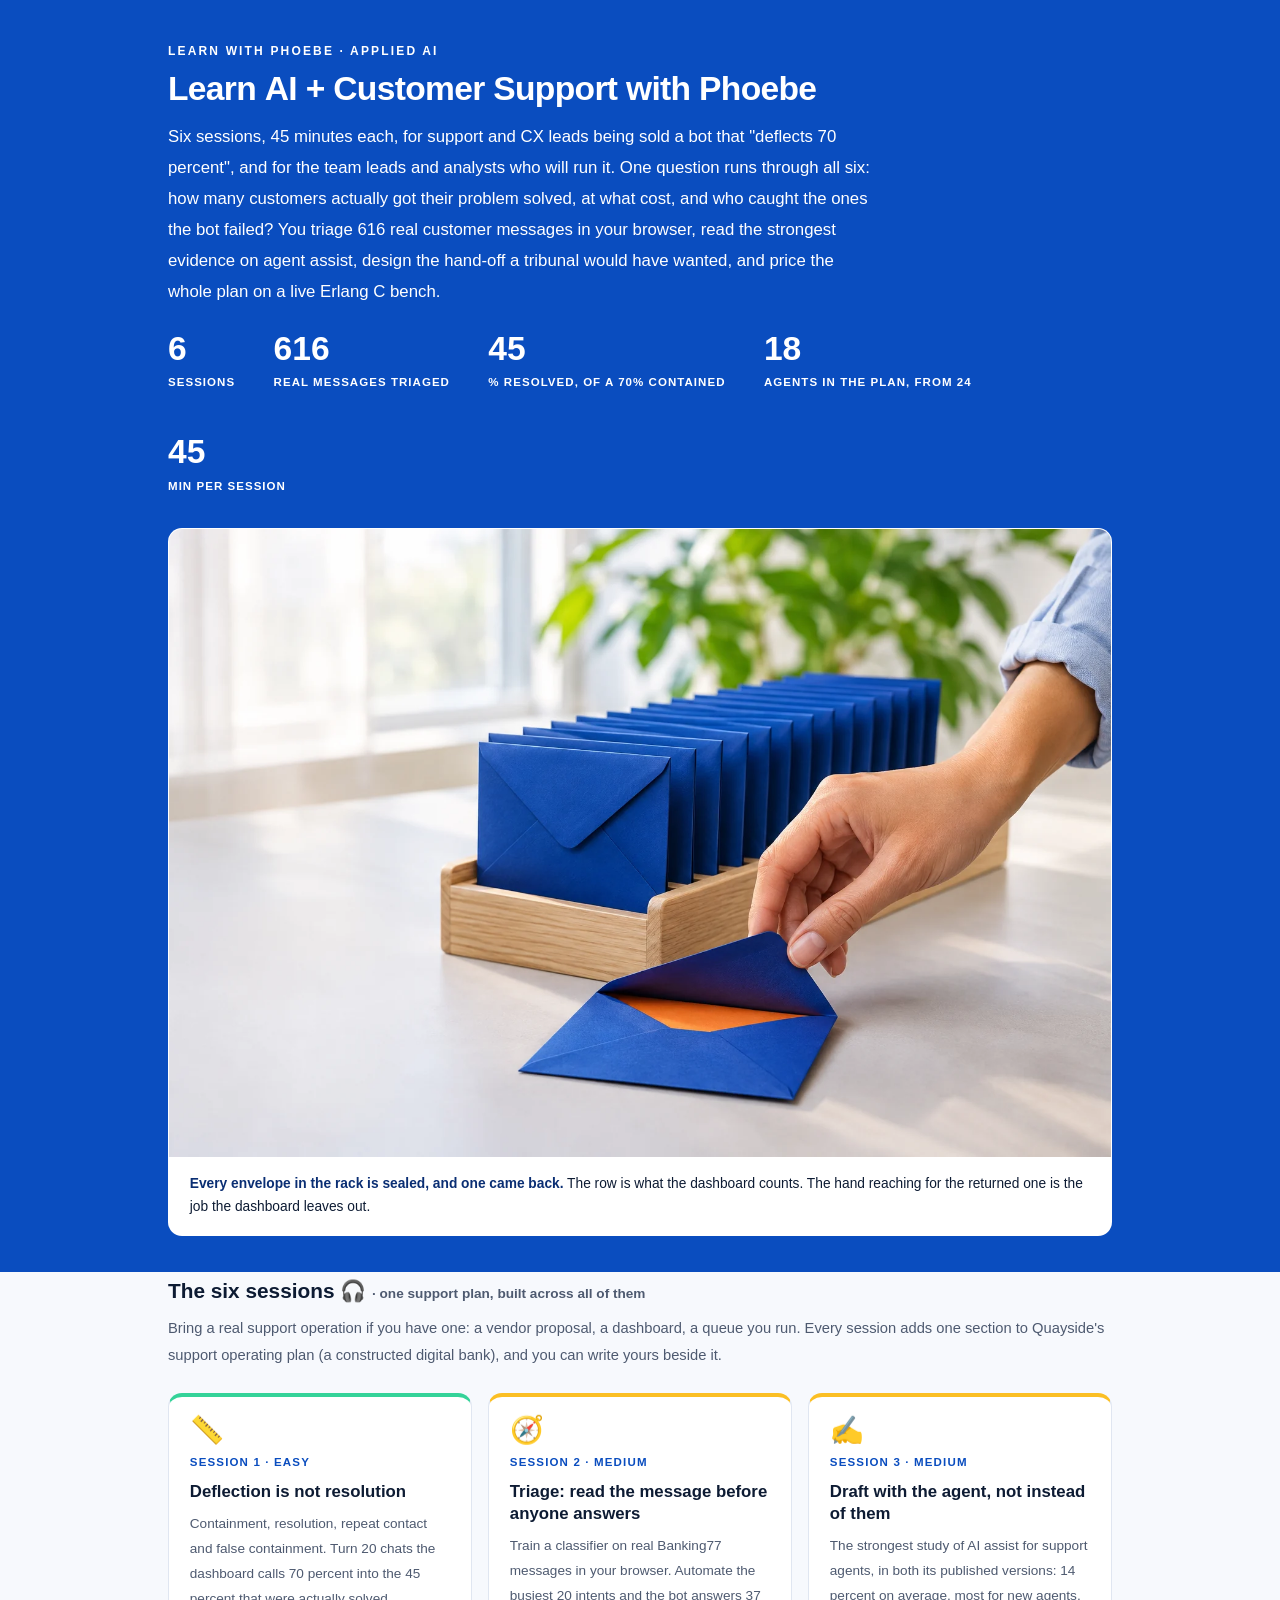
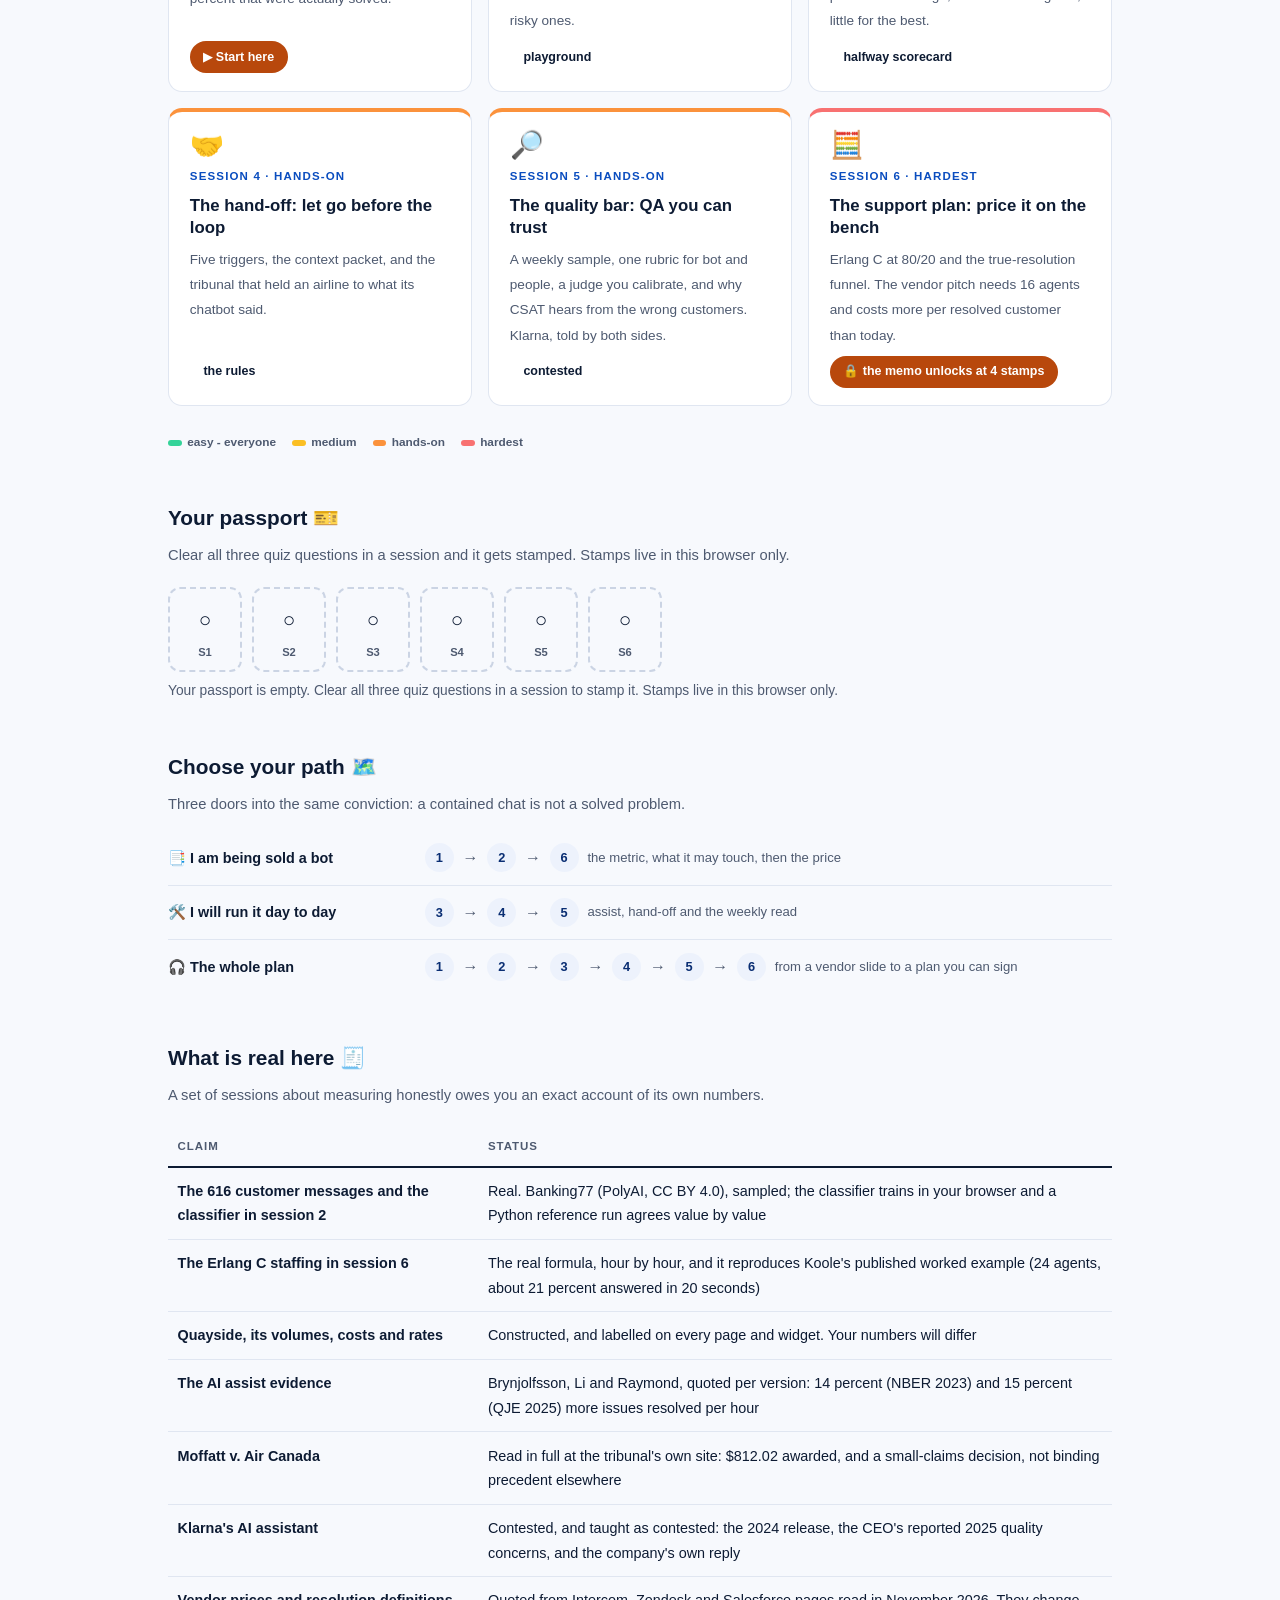
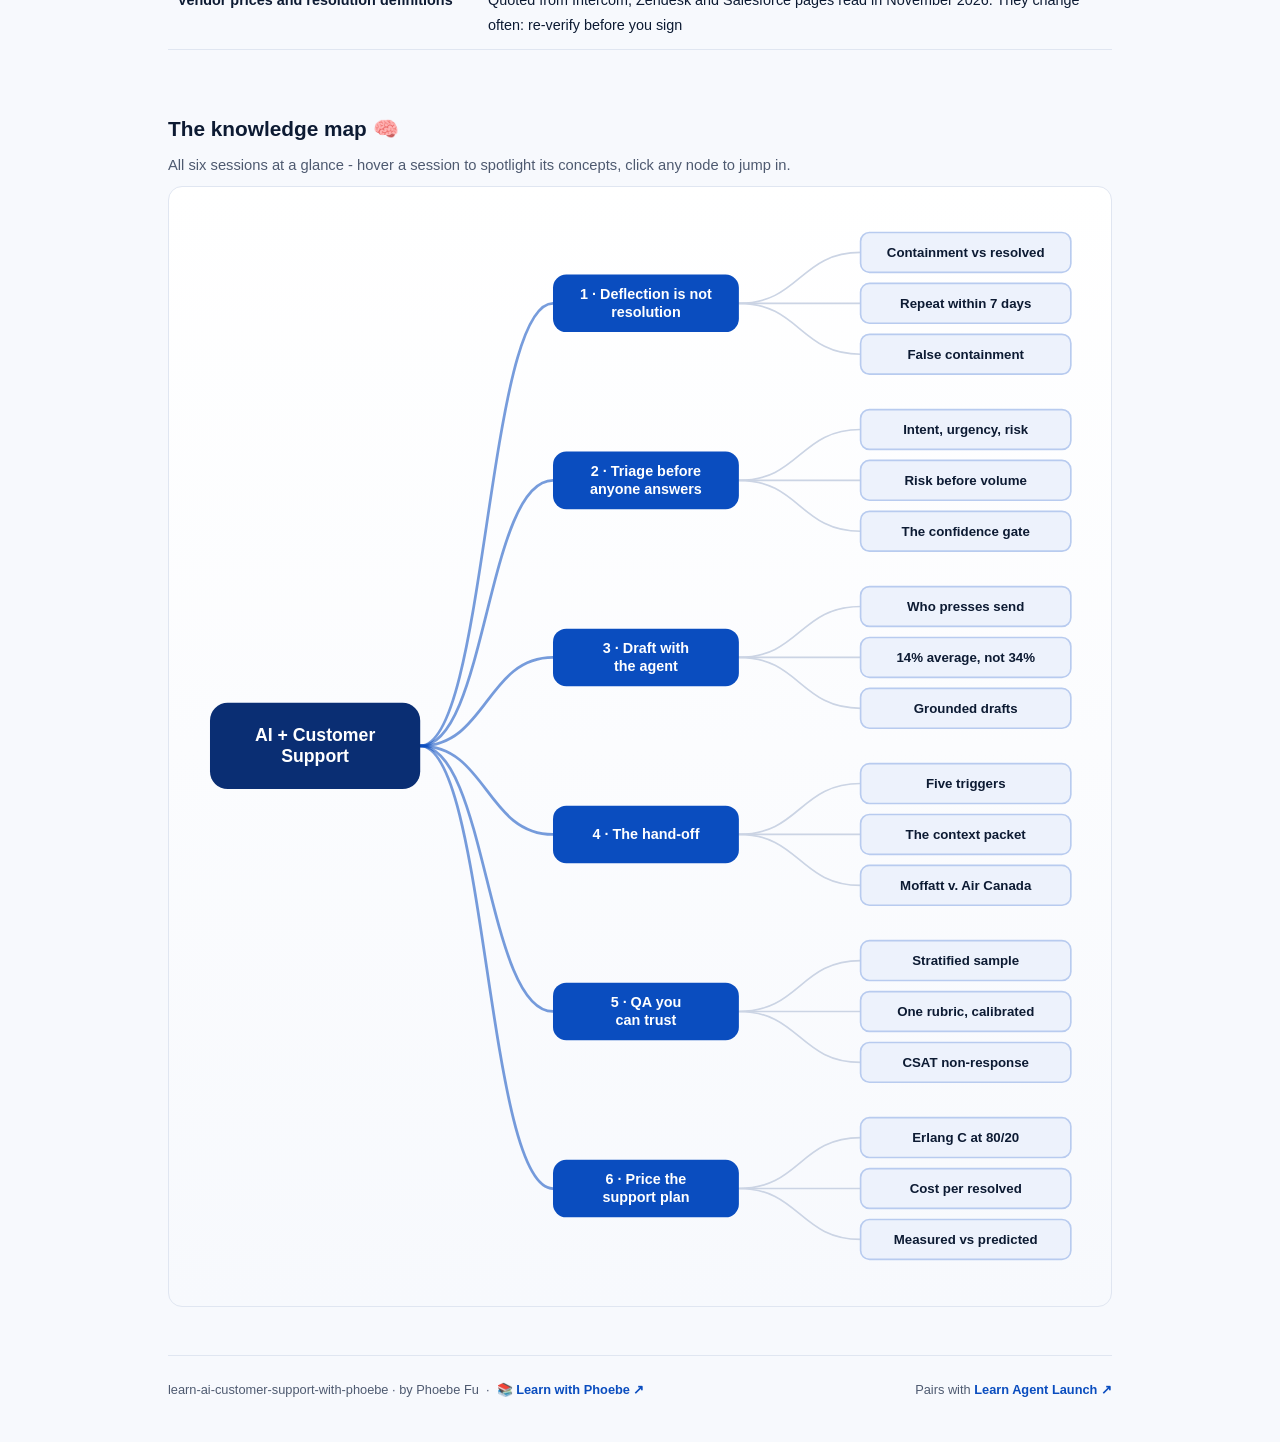
==== commit a87d8974: "Add landing hero image Co-Authored-By: Claude Opus 5.5 <noreply@anthropic.com>" ====
--- a/index.html
+++ b/index.html
@@ -90,6 +90,10 @@
       <div class="stat"><b data-count="18">18</b><span>agents in the plan, from 24</span></div>
       <div class="stat"><b data-count="45">45</b><span>min per session</span></div>
     </div>
+    <figure class="hero-art">
+      <img src="assets/hero.webp" width="1536" height="1024" alt="A bright support desk in morning light. A rack of identical sealed cobalt envelopes stands in a perfect row; one has slipped back out and lies open on the desk, and a human hand reaches in to pick it up.">
+      <figcaption><b>Every envelope in the rack is sealed, and one came back.</b> The row is what the dashboard counts. The hand reaching for the returned one is the job the dashboard leaves out.</figcaption>
+    </figure>
   </div>
 </header>
 
